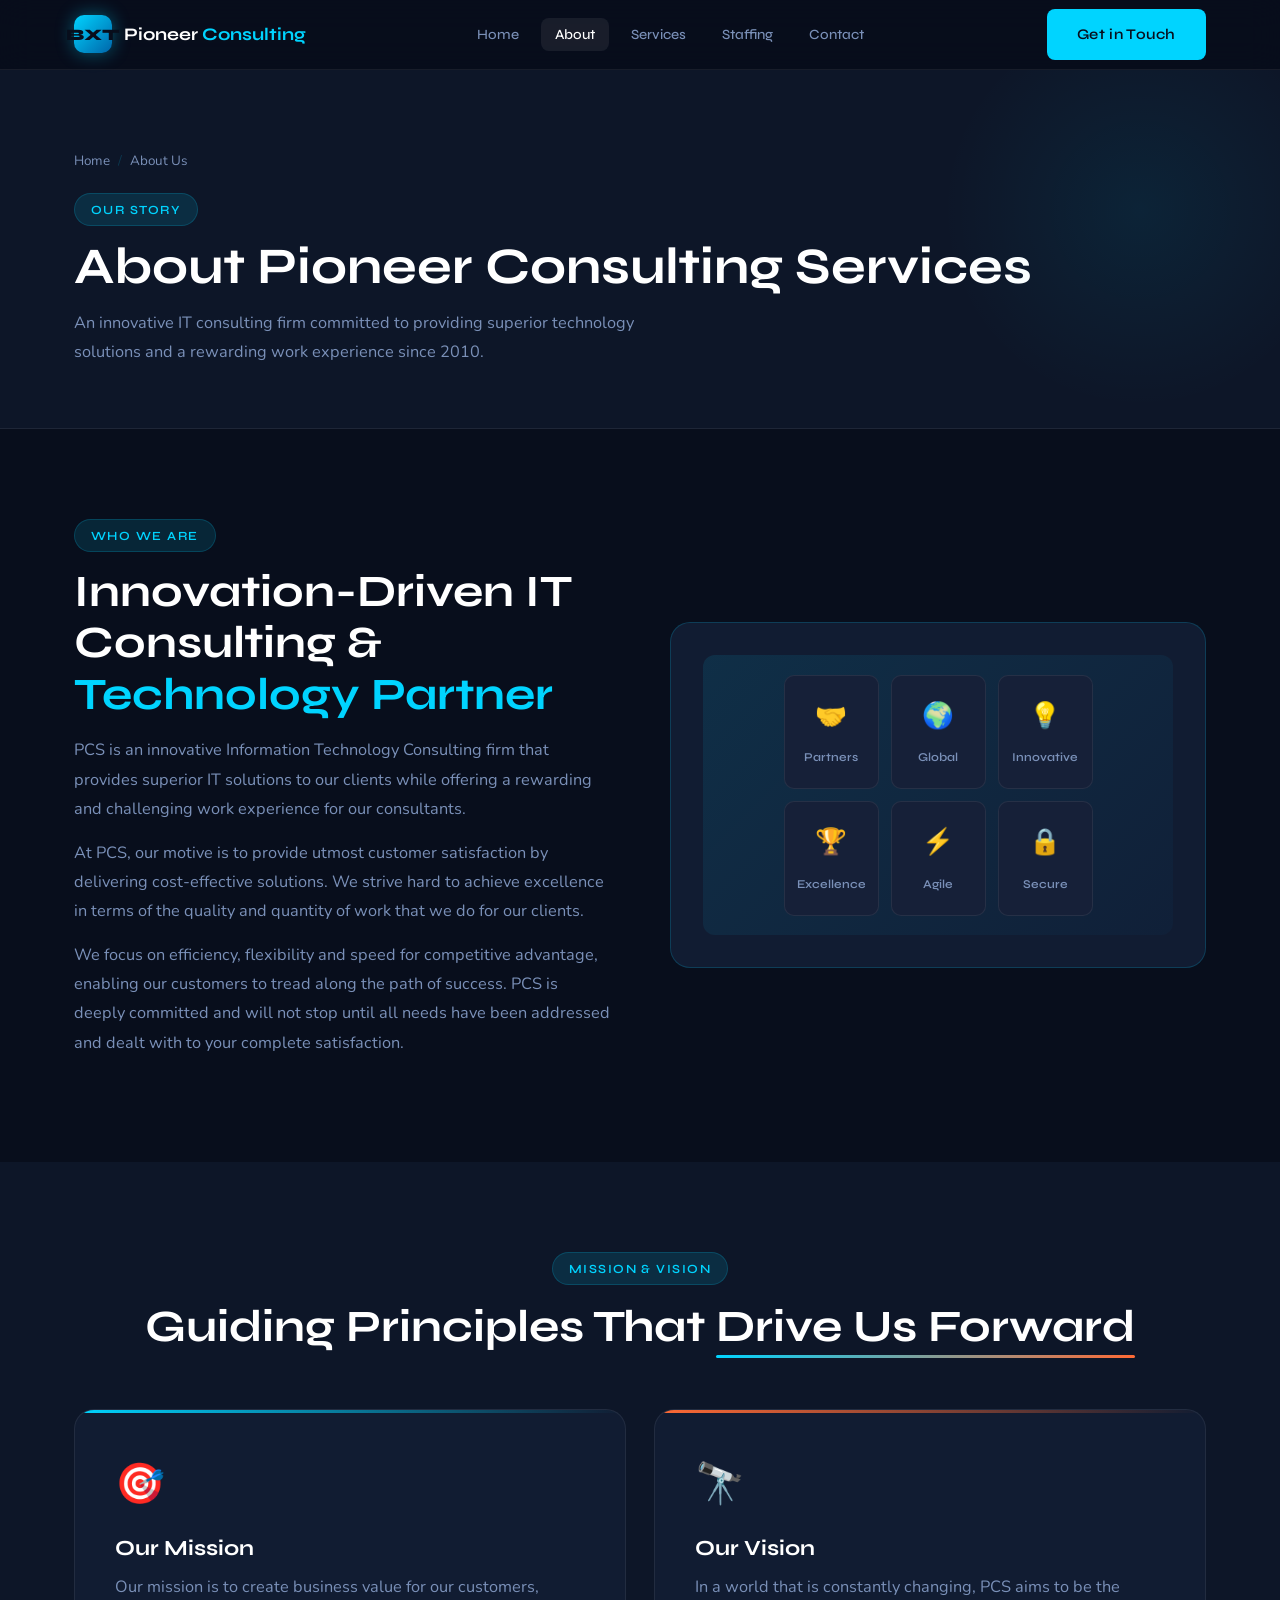
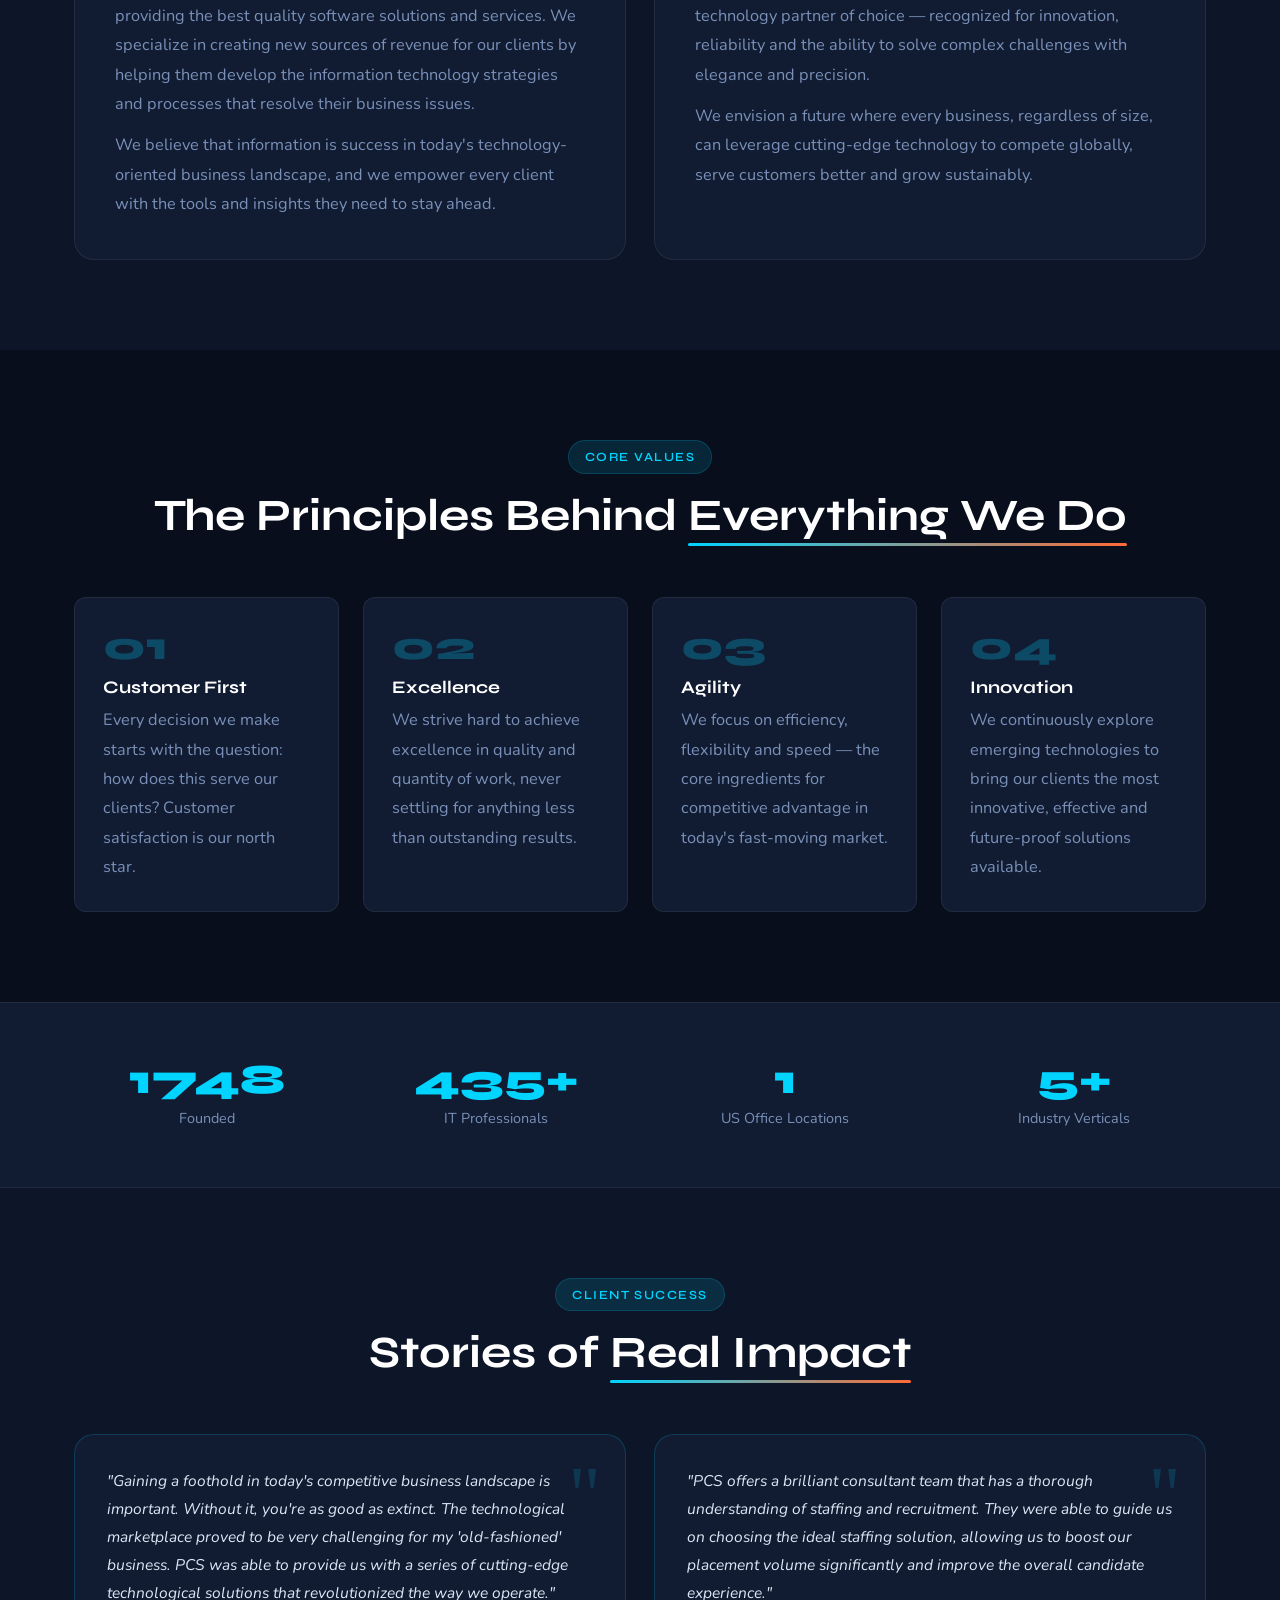
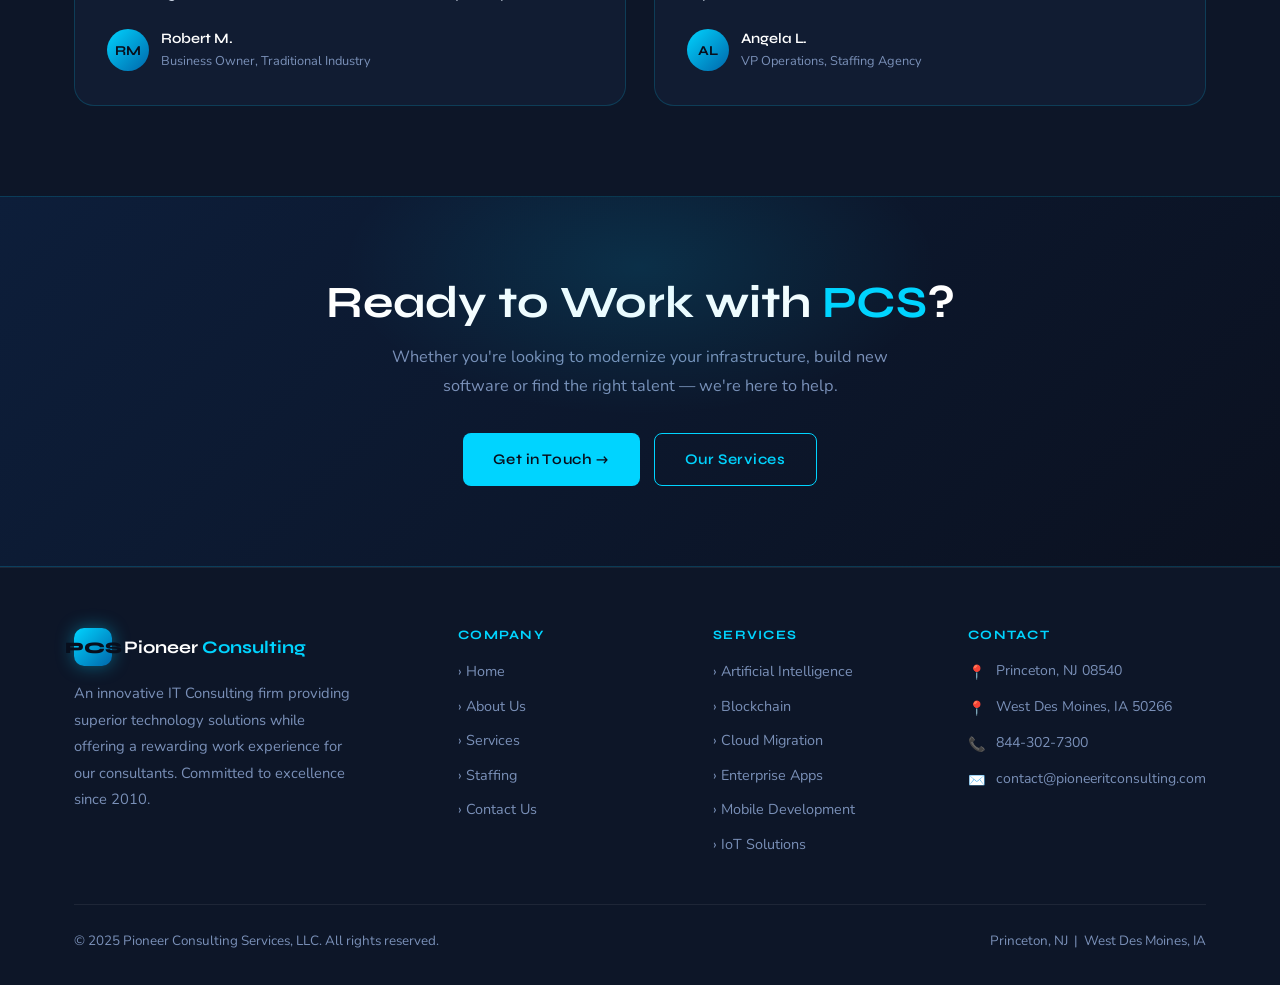
==== about.html @ 69ef2c5a "File uploaded First commit." ====
<!DOCTYPE html>
<html lang="en">
<head>
  <meta charset="UTF-8" />
  <meta name="viewport" content="width=device-width, initial-scale=1.0" />
  <title>About Us – Pioneer Consulting Services</title>
  <link rel="stylesheet" href="style.css" />
</head>
<body>

<!-- ══ NAVBAR ══ -->
<nav class="navbar">
  <div class="container">
    <a href="index.html" class="nav-logo">
      <div class="nav-logo-icon">BXT</div>
      <div class="nav-logo-text">Pioneer <span>Consulting</span></div>
    </a>
    <ul class="nav-links" id="navLinks">
      <li><a href="index.html">Home</a></li>
      <li><a href="about.html">About</a></li>
      <li><a href="services.html">Services</a></li>
      <li><a href="staffing.html">Staffing</a></li>
      <li><a href="contact.html">Contact</a></li>
    </ul>
    <div class="nav-cta-wrap">
      <a href="contact.html" class="btn btn-primary nav-cta">Get in Touch</a>
    </div>
    <div class="nav-hamburger" id="hamburger">
      <span></span><span></span><span></span>
    </div>
  </div>
</nav>

<!-- ══ PAGE HEADER ══ -->
<div class="page-pad"></div>
<div class="page-header">
  <div class="container">
    <div class="breadcrumb">
      <a href="index.html">Home</a>
      <span class="sep">/</span>
      <span>About Us</span>
    </div>
    <div class="pill">Our Story</div>
    <h1>About Pioneer Consulting Services</h1>
    <p>An innovative IT consulting firm committed to providing superior technology solutions and a rewarding work experience since 2010.</p>
  </div>
</div>

<!-- ══ WHO WE ARE ══ -->
<section class="section">
  <div class="container">
    <div class="about-block">
      <div class="animate">
        <div class="pill">Who We Are</div>
        <h2>Innovation-Driven IT Consulting &amp; <span style="color:var(--cyan)">Technology Partner</span></h2>
        <p>PCS is an innovative Information Technology Consulting firm that provides superior IT solutions to our clients while offering a rewarding and challenging work experience for our consultants.</p>
        <p>At PCS, our motive is to provide utmost customer satisfaction by delivering cost-effective solutions. We strive hard to achieve excellence in terms of the quality and quantity of work that we do for our clients.</p>
        <p>We focus on efficiency, flexibility and speed for competitive advantage, enabling our customers to tread along the path of success. PCS is deeply committed and will not stop until all needs have been addressed and dealt with to your complete satisfaction.</p>
      </div>
      <div class="about-img animate delay-2">
        <div class="about-img-inner">
          <div class="about-icon-grid">
            <div class="about-icon-cell"><span class="icon">🤝</span><span>Partners</span></div>
            <div class="about-icon-cell"><span class="icon">🌍</span><span>Global</span></div>
            <div class="about-icon-cell"><span class="icon">💡</span><span>Innovative</span></div>
            <div class="about-icon-cell"><span class="icon">🏆</span><span>Excellence</span></div>
            <div class="about-icon-cell"><span class="icon">⚡</span><span>Agile</span></div>
            <div class="about-icon-cell"><span class="icon">🔒</span><span>Secure</span></div>
          </div>
        </div>
      </div>
    </div>
  </div>
</section>

<!-- ══ MISSION & VISION ══ -->
<section class="section section--alt">
  <div class="container">
    <div class="section-head animate">
      <div class="pill">Mission &amp; Vision</div>
      <h2>Guiding Principles That <span class="u-line">Drive Us Forward</span></h2>
    </div>
    <div class="grid-2" style="gap:28px;">
      <div style="background:var(--card);border:1px solid var(--border2);border-radius:var(--radius-lg);padding:40px;position:relative;overflow:hidden;" class="animate delay-1">
        <div style="position:absolute;top:0;left:0;right:0;height:3px;background:linear-gradient(90deg,var(--cyan),transparent);"></div>
        <div style="font-size:2.5rem;margin-bottom:18px;">🎯</div>
        <h3 style="margin-bottom:12px;">Our Mission</h3>
        <p>Our mission is to create business value for our customers, providing the best quality software solutions and services. We specialize in creating new sources of revenue for our clients by helping them develop the information technology strategies and processes that resolve their business issues.</p>
        <p style="margin-top:12px;">We believe that information is success in today's technology-oriented business landscape, and we empower every client with the tools and insights they need to stay ahead.</p>
      </div>
      <div style="background:var(--card);border:1px solid var(--border2);border-radius:var(--radius-lg);padding:40px;position:relative;overflow:hidden;" class="animate delay-2">
        <div style="position:absolute;top:0;left:0;right:0;height:3px;background:linear-gradient(90deg,var(--orange),transparent);"></div>
        <div style="font-size:2.5rem;margin-bottom:18px;">🔭</div>
        <h3 style="margin-bottom:12px;">Our Vision</h3>
        <p>In a world that is constantly changing, PCS aims to be the technology partner of choice — recognized for innovation, reliability and the ability to solve complex challenges with elegance and precision.</p>
        <p style="margin-top:12px;">We envision a future where every business, regardless of size, can leverage cutting-edge technology to compete globally, serve customers better and grow sustainably.</p>
      </div>
    </div>
  </div>
</section>

<!-- ══ CORE VALUES ══ -->
<section class="section">
  <div class="container">
    <div class="section-head animate">
      <div class="pill">Core Values</div>
      <h2>The Principles Behind <span class="u-line">Everything We Do</span></h2>
    </div>
    <div class="grid-4">
      <div class="value-card animate delay-1">
        <div class="v-num">01</div>
        <h4>Customer First</h4>
        <p>Every decision we make starts with the question: how does this serve our clients? Customer satisfaction is our north star.</p>
      </div>
      <div class="value-card animate delay-2">
        <div class="v-num">02</div>
        <h4>Excellence</h4>
        <p>We strive hard to achieve excellence in quality and quantity of work, never settling for anything less than outstanding results.</p>
      </div>
      <div class="value-card animate delay-3">
        <div class="v-num">03</div>
        <h4>Agility</h4>
        <p>We focus on efficiency, flexibility and speed — the core ingredients for competitive advantage in today's fast-moving market.</p>
      </div>
      <div class="value-card animate delay-4">
        <div class="v-num">04</div>
        <h4>Innovation</h4>
        <p>We continuously explore emerging technologies to bring our clients the most innovative, effective and future-proof solutions available.</p>
      </div>
    </div>
  </div>
</section>

<!-- ══ STATS ══ -->
<div class="stats-banner">
  <div class="container">
    <div class="stat-item animate">
      <div class="num"><span data-target="2010" data-suffix="">0</span></div>
      <div class="lbl">Founded</div>
    </div>
    <div class="stat-item animate delay-1">
      <div class="num"><span data-target="500" data-suffix="+">0</span></div>
      <div class="lbl">IT Professionals</div>
    </div>
    <div class="stat-item animate delay-2">
      <div class="num"><span data-target="2" data-suffix="">0</span></div>
      <div class="lbl">US Office Locations</div>
    </div>
    <div class="stat-item animate delay-3">
      <div class="num"><span data-target="6" data-suffix="+">0</span></div>
      <div class="lbl">Industry Verticals</div>
    </div>
  </div>
</div>

<!-- ══ TESTIMONIAL ══ -->
<section class="section section--alt">
  <div class="container">
    <div class="section-head animate">
      <div class="pill">Client Success</div>
      <h2>Stories of <span class="u-line">Real Impact</span></h2>
    </div>
    <div class="grid-2" style="gap:28px;">
      <div class="testi-card animate delay-1" style="border-color:var(--border);">
        <p class="testi-text">"Gaining a foothold in today's competitive business landscape is important. Without it, you're as good as extinct. The technological marketplace proved to be very challenging for my 'old-fashioned' business. PCS was able to provide us with a series of cutting-edge technological solutions that revolutionized the way we operate."</p>
        <div class="testi-author">
          <div class="testi-avatar">RM</div>
          <div>
            <div class="testi-name">Robert M.</div>
            <div class="testi-role">Business Owner, Traditional Industry</div>
          </div>
        </div>
      </div>
      <div class="testi-card animate delay-2" style="border-color:var(--border);">
        <p class="testi-text">"PCS offers a brilliant consultant team that has a thorough understanding of staffing and recruitment. They were able to guide us on choosing the ideal staffing solution, allowing us to boost our placement volume significantly and improve the overall candidate experience."</p>
        <div class="testi-author">
          <div class="testi-avatar">AL</div>
          <div>
            <div class="testi-name">Angela L.</div>
            <div class="testi-role">VP Operations, Staffing Agency</div>
          </div>
        </div>
      </div>
    </div>
  </div>
</section>

<!-- ══ CTA ══ -->
<div class="cta-banner">
  <div class="container">
    <h2>Ready to Work with <span style="color:var(--cyan)">PCS</span>?</h2>
    <p>Whether you're looking to modernize your infrastructure, build new software or find the right talent — we're here to help.</p>
    <div class="cta-btns">
      <a href="contact.html" class="btn btn-primary">Get in Touch &rarr;</a>
      <a href="services.html" class="btn btn-outline">Our Services</a>
    </div>
  </div>
</div>

<!-- ══ FOOTER ══ -->
<footer>
  <div class="container">
    <div class="footer-grid">
      <div class="footer-brand">
        <a href="index.html" class="nav-logo" style="display:inline-flex;">
          <div class="nav-logo-icon">PCS</div>
          <div class="nav-logo-text">Pioneer <span>Consulting</span></div>
        </a>
        <p>An innovative IT Consulting firm providing superior technology solutions while offering a rewarding work experience for our consultants. Committed to excellence since 2010.</p>
      </div>
      <div class="footer-col">
        <h5>Company</h5>
        <ul>
          <li><a href="index.html">&rsaquo; Home</a></li>
          <li><a href="about.html">&rsaquo; About Us</a></li>
          <li><a href="services.html">&rsaquo; Services</a></li>
          <li><a href="staffing.html">&rsaquo; Staffing</a></li>
          <li><a href="contact.html">&rsaquo; Contact Us</a></li>
        </ul>
      </div>
      <div class="footer-col">
        <h5>Services</h5>
        <ul>
          <li><a href="services.html">&rsaquo; Artificial Intelligence</a></li>
          <li><a href="services.html">&rsaquo; Blockchain</a></li>
          <li><a href="services.html">&rsaquo; Cloud Migration</a></li>
          <li><a href="services.html">&rsaquo; Enterprise Apps</a></li>
          <li><a href="services.html">&rsaquo; Mobile Development</a></li>
          <li><a href="services.html">&rsaquo; IoT Solutions</a></li>
        </ul>
      </div>
      <div class="footer-col">
        <h5>Contact</h5>
        <ul class="footer-contact">
          <li><span class="icon">📍</span> Princeton, NJ 08540</li>
          <li><span class="icon">📍</span> West Des Moines, IA 50266</li>
          <li><span class="icon">📞</span> 844-302-7300</li>
          <li><span class="icon">✉️</span> contact@pioneeritconsulting.com</li>
        </ul>
      </div>
    </div>
    <div class="footer-bottom">
      <p style="color:var(--muted);">&copy; 2025 Pioneer Consulting Services, LLC. All rights reserved.</p>
      <p style="color:var(--muted);">Princeton, NJ &nbsp;|&nbsp; West Des Moines, IA</p>
    </div>
  </div>
</footer>

<script src="script.js"></script>
</body>
</html>
---- style.css ----
/* ================================================
   PIONEER CONSULTING SERVICES – Main Stylesheet
   Design: Deep-space precision tech
   ================================================ */

@import url('https://fonts.googleapis.com/css2?family=Syne:wght@400;500;600;700;800&family=Nunito:wght@300;400;500;600&display=swap');

/* ── CSS Variables ── */
:root {
  --bg:         #080E1C;
  --bg2:        #0D1628;
  --card:       #111C32;
  --card2:      #162038;
  --cyan:       #00D4FF;
  --cyan-dim:   rgba(0, 212, 255, 0.12);
  --cyan-mid:   rgba(0, 212, 255, 0.25);
  --orange:     #FF6A35;
  --orange-dim: rgba(255, 106, 53, 0.12);
  --text:       #DDE6F5;
  --muted:      #7A90B8;
  --white:      #FFFFFF;
  --border:     rgba(0, 212, 255, 0.18);
  --border2:    rgba(255, 255, 255, 0.07);
  --shadow:     0 4px 40px rgba(0, 0, 0, 0.55);
  --radius:     12px;
  --radius-lg:  20px;
  --nav-h:      70px;
}

/* ── Reset ── */
*, *::before, *::after { box-sizing: border-box; margin: 0; padding: 0; }
html { scroll-behavior: smooth; }
body {
  font-family: 'Nunito', sans-serif;
  font-weight: 400;
  background: var(--bg);
  color: var(--text);
  line-height: 1.7;
  overflow-x: hidden;
}
img { max-width: 100%; display: block; }
a { color: inherit; text-decoration: none; }
ul { list-style: none; }

/* ── Typography ── */
h1,h2,h3,h4,h5 {
  font-family: 'Syne', sans-serif;
  font-weight: 700;
  line-height: 1.15;
  color: var(--white);
}
h1 { font-size: clamp(2.4rem, 5.5vw, 4.2rem); }
h2 { font-size: clamp(1.8rem, 3.5vw, 2.8rem); }
h3 { font-size: 1.35rem; }
h4 { font-size: 1.1rem; }
p  { color: var(--muted); font-size: 1.02rem; line-height: 1.8; }

/* ── Layout helpers ── */
.container { max-width: 1180px; margin: 0 auto; padding: 0 24px; }
.section    { padding: 90px 0; }
.section--alt { background: var(--bg2); }
.grid-2 { display: grid; grid-template-columns: repeat(2, 1fr); gap: 40px; }
.grid-3 { display: grid; grid-template-columns: repeat(3, 1fr); gap: 30px; }
.grid-4 { display: grid; grid-template-columns: repeat(4, 1fr); gap: 24px; }
@media(max-width:900px) { .grid-2,.grid-3,.grid-4 { grid-template-columns: 1fr; } }
@media(min-width:600px) and (max-width:900px) {
  .grid-3 { grid-template-columns: repeat(2,1fr); }
  .grid-4 { grid-template-columns: repeat(2,1fr); }
}

/* ── Pill label ── */
.pill {
  display: inline-block;
  font-family: 'Syne', sans-serif;
  font-size: 0.78rem;
  font-weight: 600;
  letter-spacing: 0.12em;
  text-transform: uppercase;
  background: var(--cyan-dim);
  color: var(--cyan);
  border: 1px solid var(--border);
  border-radius: 50px;
  padding: 5px 16px;
  margin-bottom: 16px;
}

/* ── Section heading ── */
.section-head { text-align: center; margin-bottom: 56px; }
.section-head h2 { margin-bottom: 14px; }
.section-head p  { max-width: 580px; margin: 0 auto; }
.section-head .pill { margin: 0 auto 16px; display: table; }

/* ── Accent underline ── */
.u-line {
  display: inline-block;
  position: relative;
}
.u-line::after {
  content: '';
  position: absolute;
  bottom: -5px;
  left: 0; right: 0;
  height: 3px;
  background: linear-gradient(90deg, var(--cyan), var(--orange));
  border-radius: 2px;
}

/* ── Buttons ── */
.btn {
  display: inline-flex;
  align-items: center;
  gap: 8px;
  font-family: 'Syne', sans-serif;
  font-size: 0.92rem;
  font-weight: 600;
  letter-spacing: 0.04em;
  padding: 13px 30px;
  border-radius: 8px;
  cursor: pointer;
  transition: all .25s ease;
  border: none;
}
.btn-primary {
  background: var(--cyan);
  color: var(--bg);
}
.btn-primary:hover { background: #33DEFF; transform: translateY(-2px); box-shadow: 0 8px 28px rgba(0,212,255,.35); }
.btn-outline {
  background: transparent;
  color: var(--cyan);
  border: 1.5px solid var(--cyan);
}
.btn-outline:hover { background: var(--cyan-dim); transform: translateY(-2px); }
.btn-orange {
  background: var(--orange);
  color: var(--white);
}
.btn-orange:hover { background: #ff7f52; transform: translateY(-2px); box-shadow: 0 8px 28px rgba(255,106,53,.35); }

/* ── Navbar ── */
.navbar {
  position: fixed; top: 0; left: 0; right: 0; z-index: 999;
  height: var(--nav-h);
  background: rgba(8, 14, 28, 0.85);
  backdrop-filter: blur(16px);
  border-bottom: 1px solid var(--border2);
  display: flex;
  align-items: center;
}
.navbar .container {
  display: flex;
  align-items: center;
  justify-content: space-between;
  width: 100%;
}
.nav-logo {
  display: flex; align-items: center; gap: 12px;
}
.nav-logo-icon {
  width: 38px; height: 38px;
  background: linear-gradient(135deg, var(--cyan), #0066AA);
  border-radius: 10px;
  display: flex; align-items: center; justify-content: center;
  font-family: 'Syne', sans-serif;
  font-size: 1rem; font-weight: 800;
  color: var(--bg);
  box-shadow: 0 0 18px rgba(0,212,255,.4);
}
.nav-logo-text { font-family: 'Syne', sans-serif; font-weight: 700; font-size: 1.1rem; color: var(--white); }
.nav-logo-text span { color: var(--cyan); }
.nav-links {
  display: flex; align-items: center; gap: 8px;
}
.nav-links a {
  font-family: 'Syne', sans-serif;
  font-size: 0.88rem;
  font-weight: 500;
  color: var(--muted);
  padding: 8px 14px;
  border-radius: 8px;
  transition: all .2s;
}
.nav-links a:hover, .nav-links a.active { color: var(--white); background: var(--border2); }
.nav-cta { margin-left: 12px; }
.nav-hamburger {
  display: none;
  flex-direction: column; gap: 5px;
  cursor: pointer; padding: 4px;
}
.nav-hamburger span { display: block; width: 24px; height: 2px; background: var(--text); border-radius: 2px; transition: all .3s; }
@media(max-width:768px) {
  .nav-hamburger { display: flex; }
  .nav-links, .nav-cta-wrap { display: none; }
  .nav-links.open {
    display: flex; flex-direction: column;
    position: fixed; top: var(--nav-h); left: 0; right: 0;
    background: var(--bg2);
    border-bottom: 1px solid var(--border);
    padding: 20px 24px;
    gap: 4px;
  }
  .nav-links.open + .nav-cta-wrap { display: block; position: fixed; top: calc(var(--nav-h) + 210px); left: 24px; }
}
.page-pad { padding-top: var(--nav-h); }

/* ── Hero ── */
.hero {
  min-height: 100vh;
  display: flex; align-items: center;
  position: relative;
  overflow: hidden;
  padding: 120px 0 80px;
}
.hero-bg {
  position: absolute; inset: 0; z-index: 0;
  background:
    radial-gradient(ellipse 70% 60% at 80% 50%, rgba(0,212,255,0.07) 0%, transparent 70%),
    radial-gradient(ellipse 50% 50% at 20% 80%, rgba(255,106,53,0.05) 0%, transparent 60%),
    var(--bg);
}
.hero-grid {
  position: absolute; inset: 0; z-index: 0;
  background-image:
    linear-gradient(var(--border2) 1px, transparent 1px),
    linear-gradient(90deg, var(--border2) 1px, transparent 1px);
  background-size: 50px 50px;
  opacity: .5;
  mask-image: radial-gradient(ellipse 80% 80% at 50% 50%, black 40%, transparent 100%);
}
.hero .container { position: relative; z-index: 1; }
.hero-inner {
  display: grid; grid-template-columns: 1fr 1fr; gap: 60px; align-items: center;
}
@media(max-width:768px) { .hero-inner { grid-template-columns: 1fr; } }
.hero-content .pill { margin-bottom: 20px; }
.hero-content h1 { margin-bottom: 20px; }
.hero-content h1 span { color: var(--cyan); }
.hero-content p { font-size: 1.08rem; margin-bottom: 36px; max-width: 500px; }
.hero-btns { display: flex; gap: 14px; flex-wrap: wrap; }
.hero-visual {
  position: relative;
  display: flex; align-items: center; justify-content: center;
}
.hero-card {
  background: var(--card);
  border: 1px solid var(--border);
  border-radius: var(--radius-lg);
  padding: 32px;
  box-shadow: 0 0 60px rgba(0,212,255,.1);
  width: 100%; max-width: 380px;
  position: relative;
  overflow: hidden;
}
.hero-card::before {
  content: '';
  position: absolute; top: 0; left: 0; right: 0;
  height: 2px;
  background: linear-gradient(90deg, var(--cyan), transparent);
}
.hero-card-title {
  font-family: 'Syne', sans-serif;
  font-size: 0.8rem; font-weight: 600;
  letter-spacing: .1em; text-transform: uppercase;
  color: var(--cyan); margin-bottom: 20px;
}
.hero-stat-grid { display: grid; grid-template-columns: 1fr 1fr; gap: 16px; }
.hero-stat {
  background: rgba(0,0,0,.3);
  border: 1px solid var(--border2);
  border-radius: var(--radius);
  padding: 18px 14px;
  text-align: center;
}
.hero-stat .num {
  font-family: 'Syne', sans-serif;
  font-size: 1.9rem; font-weight: 800; color: var(--white);
}
.hero-stat .num span { color: var(--cyan); }
.hero-stat .lbl { font-size: 0.78rem; color: var(--muted); margin-top: 4px; }
.hero-tech-row {
  display: flex; flex-wrap: wrap; gap: 8px; margin-top: 20px;
}
.hero-tech-tag {
  font-family: 'Syne', sans-serif;
  font-size: 0.72rem; font-weight: 600;
  background: var(--cyan-dim);
  color: var(--cyan);
  border-radius: 6px;
  padding: 5px 10px;
}
.hero-pulse {
  position: absolute; bottom: 20px; right: 20px;
  width: 10px; height: 10px;
  background: #00FF9F;
  border-radius: 50%;
  animation: pulse 2s ease-in-out infinite;
}
@keyframes pulse {
  0%,100% { box-shadow: 0 0 0 0 rgba(0,255,159,.6); }
  50%      { box-shadow: 0 0 0 10px rgba(0,255,159,0); }
}

/* ── Services cards ── */
.svc-card {
  background: var(--card);
  border: 1px solid var(--border2);
  border-radius: var(--radius-lg);
  padding: 30px;
  transition: all .3s ease;
  position: relative;
  overflow: hidden;
}
.svc-card::before {
  content: '';
  position: absolute; top: 0; left: 0; right: 0;
  height: 2px;
  background: linear-gradient(90deg, var(--cyan), transparent);
  opacity: 0;
  transition: opacity .3s;
}
.svc-card:hover { border-color: var(--border); transform: translateY(-6px); box-shadow: 0 20px 60px rgba(0,0,0,.4); }
.svc-card:hover::before { opacity: 1; }
.svc-icon {
  width: 52px; height: 52px;
  background: var(--cyan-dim);
  border: 1px solid var(--border);
  border-radius: 14px;
  display: flex; align-items: center; justify-content: center;
  font-size: 1.5rem;
  margin-bottom: 18px;
}
.svc-card h3 { margin-bottom: 10px; font-size: 1.1rem; }
.svc-card p  { font-size: 0.93rem; }
.svc-card .arrow {
  display: inline-flex; align-items: center; gap: 6px;
  color: var(--cyan); font-size: 0.85rem; font-weight: 600;
  margin-top: 18px; font-family: 'Syne', sans-serif;
  transition: gap .2s;
}
.svc-card:hover .arrow { gap: 10px; }

/* ── Stats banner ── */
.stats-banner {
  background: var(--card);
  border-top: 1px solid var(--border2);
  border-bottom: 1px solid var(--border2);
  padding: 56px 0;
}
.stats-banner .container {
  display: grid; grid-template-columns: repeat(4, 1fr); gap: 24px;
  text-align: center;
}
@media(max-width:768px) { .stats-banner .container { grid-template-columns: repeat(2,1fr); } }
.stat-item .num {
  font-family: 'Syne', sans-serif;
  font-size: 2.6rem; font-weight: 800;
  color: var(--cyan);
  line-height: 1;
}
.stat-item .num sup { font-size: 1.2rem; vertical-align: super; }
.stat-item .lbl { font-size: 0.9rem; color: var(--muted); margin-top: 6px; }

/* ── Industry cards ── */
.ind-card {
  background: var(--card);
  border: 1px solid var(--border2);
  border-radius: var(--radius);
  padding: 24px 20px;
  display: flex; align-items: flex-start; gap: 16px;
  transition: all .3s;
}
.ind-card:hover { border-color: var(--border); background: var(--card2); }
.ind-icon { font-size: 1.6rem; flex-shrink: 0; }
.ind-card h4 { margin-bottom: 6px; }
.ind-card p  { font-size: 0.88rem; }

/* ── Tech logos strip ── */
.tech-strip {
  padding: 56px 0;
  background: var(--bg2);
  border-top: 1px solid var(--border2);
  border-bottom: 1px solid var(--border2);
}
.tech-strip-label {
  text-align: center;
  font-family: 'Syne', sans-serif;
  font-size: 0.78rem; font-weight: 600;
  letter-spacing: .14em; text-transform: uppercase;
  color: var(--muted); margin-bottom: 32px;
}
.tech-logos {
  display: flex; flex-wrap: wrap; justify-content: center; align-items: center;
  gap: 12px;
}
.tech-logo-pill {
  display: flex; align-items: center; gap: 8px;
  background: var(--card);
  border: 1px solid var(--border2);
  border-radius: 50px;
  padding: 10px 20px;
  font-family: 'Syne', sans-serif;
  font-size: 0.84rem; font-weight: 600;
  color: var(--muted);
  transition: all .2s;
}
.tech-logo-pill:hover { color: var(--white); border-color: var(--border); background: var(--card2); }
.tech-logo-pill .dot {
  width: 8px; height: 8px; border-radius: 50%;
  background: var(--cyan);
}

/* ── Testimonials ── */
.testi-card {
  background: var(--card);
  border: 1px solid var(--border2);
  border-radius: var(--radius-lg);
  padding: 32px;
  position: relative;
}
.testi-card::before {
  content: '"';
  position: absolute; top: 20px; right: 24px;
  font-size: 5rem; line-height: 1;
  font-family: Georgia, serif;
  color: var(--cyan); opacity: 0.15;
}
.testi-text { font-size: 0.97rem; font-style: italic; color: var(--text); margin-bottom: 20px; }
.testi-author { display: flex; align-items: center; gap: 12px; }
.testi-avatar {
  width: 42px; height: 42px; border-radius: 50%;
  background: linear-gradient(135deg, var(--cyan), #0066AA);
  display: flex; align-items: center; justify-content: center;
  font-family: 'Syne', sans-serif; font-weight: 700; font-size: 0.85rem;
  color: var(--bg);
  flex-shrink: 0;
}
.testi-name { font-family: 'Syne', sans-serif; font-weight: 600; font-size: 0.9rem; color: var(--white); }
.testi-role { font-size: 0.8rem; color: var(--muted); }

/* ── CTA banner ── */
.cta-banner {
  background: linear-gradient(135deg, #0D1E3A 0%, #0B1120 100%);
  border-top: 1px solid var(--border);
  border-bottom: 1px solid var(--border);
  padding: 80px 0;
  text-align: center;
  position: relative; overflow: hidden;
}
.cta-banner::before {
  content: '';
  position: absolute; top: -80px; left: 50%; transform: translateX(-50%);
  width: 600px; height: 300px;
  background: radial-gradient(ellipse, rgba(0,212,255,.12) 0%, transparent 70%);
  pointer-events: none;
}
.cta-banner h2 { margin-bottom: 14px; }
.cta-banner p  { max-width: 500px; margin: 0 auto 32px; }
.cta-btns { display: flex; gap: 14px; justify-content: center; flex-wrap: wrap; }

/* ── Footer ── */
footer {
  background: var(--bg2);
  border-top: 1px solid var(--border2);
  padding: 60px 0 32px;
}
.footer-grid {
  display: grid; grid-template-columns: 1.6fr 1fr 1fr 1fr; gap: 40px;
  margin-bottom: 48px;
}
@media(max-width:900px) { .footer-grid { grid-template-columns: repeat(2, 1fr); } }
@media(max-width:500px)  { .footer-grid { grid-template-columns: 1fr; } }
.footer-brand p { font-size: 0.92rem; margin: 14px 0 20px; max-width: 280px; }
.footer-col h5 {
  font-family: 'Syne', sans-serif;
  font-size: 0.8rem; font-weight: 700;
  letter-spacing: .1em; text-transform: uppercase;
  color: var(--cyan); margin-bottom: 16px;
}
.footer-col ul { display: flex; flex-direction: column; gap: 10px; }
.footer-col ul li a {
  font-size: 0.9rem; color: var(--muted);
  transition: color .2s;
  display: flex; align-items: center; gap: 6px;
}
.footer-col ul li a:hover { color: var(--white); }
.footer-contact li { display: flex; gap: 10px; align-items: flex-start; font-size: 0.88rem; color: var(--muted); }
.footer-contact li .icon { color: var(--cyan); flex-shrink: 0; margin-top: 2px; }
.footer-bottom {
  border-top: 1px solid var(--border2);
  padding-top: 24px;
  display: flex; justify-content: space-between; align-items: center;
  flex-wrap: wrap; gap: 12px;
}
.footer-bottom p { font-size: 0.84rem; margin: 0; }

/* ── Page header (inner pages) ── */
.page-header {
  background: var(--bg2);
  padding: 80px 0 60px;
  position: relative;
  border-bottom: 1px solid var(--border2);
  overflow: hidden;
}
.page-header::before {
  content: '';
  position: absolute; top: -60px; right: -60px;
  width: 400px; height: 400px;
  background: radial-gradient(circle, rgba(0,212,255,.07) 0%, transparent 70%);
}
.page-header .pill { margin-bottom: 12px; }
.page-header h1 { font-size: clamp(2rem, 4vw, 3.2rem); margin-bottom: 12px; }
.page-header p  { max-width: 560px; }
.breadcrumb {
  display: flex; align-items: center; gap: 8px;
  font-size: 0.84rem; color: var(--muted); margin-bottom: 20px;
}
.breadcrumb a:hover { color: var(--cyan); }
.breadcrumb .sep { color: var(--border); }

/* ── About page ── */
.about-block {
  display: grid; grid-template-columns: 1fr 1fr; gap: 60px; align-items: center;
}
@media(max-width:768px) { .about-block { grid-template-columns: 1fr; } }
.about-block .pill { margin-bottom: 14px; }
.about-block h2 { margin-bottom: 16px; }
.about-block p  { margin-bottom: 14px; }
.about-img {
  border-radius: var(--radius-lg);
  background: var(--card);
  border: 1px solid var(--border);
  padding: 32px;
  position: relative;
}
.about-img-inner {
  border-radius: var(--radius);
  background: linear-gradient(135deg, rgba(0,212,255,.1), rgba(0,102,170,.05));
  height: 280px;
  display: flex; align-items: center; justify-content: center;
  position: relative;
}
.about-icon-grid {
  display: grid; grid-template-columns: repeat(3,1fr); gap: 12px;
}
.about-icon-cell {
  background: var(--card2);
  border: 1px solid var(--border2);
  border-radius: 10px;
  padding: 18px 12px;
  text-align: center;
}
.about-icon-cell .icon { font-size: 1.6rem; display: block; margin-bottom: 6px; }
.about-icon-cell span { font-size: 0.75rem; color: var(--muted); font-family: 'Syne', sans-serif; font-weight: 600; }

.value-card {
  background: var(--card);
  border: 1px solid var(--border2);
  border-radius: var(--radius);
  padding: 28px;
  transition: all .3s;
}
.value-card:hover { border-color: var(--border); transform: translateY(-4px); }
.value-card .v-num {
  font-family: 'Syne', sans-serif;
  font-size: 2.5rem; font-weight: 800;
  color: var(--cyan-mid);
  line-height: 1; margin-bottom: 12px;
}
.value-card h4 { margin-bottom: 8px; }

/* ── Services page ── */
.svc-detail-card {
  display: grid; grid-template-columns: 1fr 1fr; gap: 0;
  background: var(--card);
  border: 1px solid var(--border2);
  border-radius: var(--radius-lg);
  overflow: hidden;
  margin-bottom: 32px;
}
.svc-detail-card:nth-child(even) .svc-detail-text { order: 2; }
.svc-detail-card:nth-child(even) .svc-detail-visual { order: 1; }
.svc-detail-text { padding: 48px 44px; }
.svc-detail-text .pill { margin-bottom: 14px; }
.svc-detail-text h2 { font-size: 1.7rem; margin-bottom: 14px; }
.svc-detail-text p { margin-bottom: 14px; }
.svc-detail-text ul { display: flex; flex-direction: column; gap: 8px; margin-top: 12px; }
.svc-detail-text ul li {
  display: flex; align-items: center; gap: 10px;
  font-size: 0.92rem; color: var(--text);
}
.svc-detail-text ul li::before {
  content: '';
  width: 6px; height: 6px; border-radius: 50%;
  background: var(--cyan); flex-shrink: 0;
}
.svc-detail-visual {
  background: linear-gradient(135deg, rgba(0,212,255,.07), rgba(0,0,0,.3));
  display: flex; align-items: center; justify-content: center;
  min-height: 280px;
  font-size: 5rem;
  border-left: 1px solid var(--border2);
}
.svc-detail-card:nth-child(even) .svc-detail-visual { border-left: none; border-right: 1px solid var(--border2); }
@media(max-width:768px) {
  .svc-detail-card { grid-template-columns: 1fr; }
  .svc-detail-card:nth-child(even) .svc-detail-text { order: 1; }
  .svc-detail-card:nth-child(even) .svc-detail-visual { order: 2; }
  .svc-detail-visual { min-height: 120px; }
  .svc-detail-card:nth-child(even) .svc-detail-visual { border-right: none; border-top: 1px solid var(--border2); }
  .svc-detail-visual { border-left: none; border-top: 1px solid var(--border2); }
  .svc-detail-text { padding: 32px 28px; }
}

/* ── Staffing page ── */
.process-steps { display: flex; flex-direction: column; gap: 0; }
.process-step {
  display: grid; grid-template-columns: 80px 1fr; gap: 24px;
  padding: 32px 0;
  border-bottom: 1px solid var(--border2);
}
.process-step:last-child { border-bottom: none; }
.step-num {
  width: 56px; height: 56px;
  background: var(--cyan-dim);
  border: 1px solid var(--border);
  border-radius: 50%;
  display: flex; align-items: center; justify-content: center;
  font-family: 'Syne', sans-serif;
  font-size: 1.1rem; font-weight: 800;
  color: var(--cyan);
}
.process-step h4 { margin-bottom: 6px; }

/* ── Contact page ── */
.contact-grid { display: grid; grid-template-columns: 1fr 1fr; gap: 32px; }
@media(max-width:768px) { .contact-grid { grid-template-columns: 1fr; } }
.contact-card {
  background: var(--card);
  border: 1px solid var(--border2);
  border-radius: var(--radius-lg);
  padding: 36px;
  position: relative; overflow: hidden;
}
.contact-card::before {
  content: '';
  position: absolute; top: 0; left: 0; right: 0;
  height: 3px;
  background: linear-gradient(90deg, var(--cyan), var(--orange));
}
.contact-card h3 { font-size: 1.2rem; margin-bottom: 6px; }
.contact-card .subtitle { font-size: 0.84rem; color: var(--cyan); margin-bottom: 24px; font-family: 'Syne', sans-serif; font-weight: 600; }
.contact-item { display: flex; gap: 14px; align-items: flex-start; margin-bottom: 20px; }
.contact-item-icon {
  width: 40px; height: 40px; flex-shrink: 0;
  background: var(--cyan-dim);
  border: 1px solid var(--border);
  border-radius: 10px;
  display: flex; align-items: center; justify-content: center;
  font-size: 1.1rem;
}
.contact-item-text .label { font-family: 'Syne', sans-serif; font-size: 0.75rem; font-weight: 700; letter-spacing: .08em; text-transform: uppercase; color: var(--muted); margin-bottom: 3px; }
.contact-item-text .value { color: var(--text); font-size: 0.93rem; line-height: 1.5; }
.contact-item-text .value a { color: var(--cyan); }
.contact-item-text .value a:hover { text-decoration: underline; }

.contact-email-card {
  background: linear-gradient(135deg, rgba(0,212,255,.1), rgba(0,102,170,.05));
  border: 1px solid var(--border);
  border-radius: var(--radius-lg);
  padding: 36px;
  text-align: center;
  grid-column: 1 / -1;
}
.contact-email-card .big-email {
  font-family: 'Syne', sans-serif;
  font-size: clamp(1rem, 2.5vw, 1.4rem);
  font-weight: 700;
  color: var(--cyan);
  margin: 12px 0 6px;
  word-break: break-all;
}
.map-placeholder {
  background: var(--card);
  border: 1px solid var(--border2);
  border-radius: var(--radius-lg);
  padding: 40px;
  grid-column: 1 / -1;
  display: grid; grid-template-columns: 1fr 1fr; gap: 24px;
}
@media(max-width:600px) { .map-placeholder { grid-template-columns: 1fr; } .contact-email-card { grid-column: auto; } }
.office-mini { text-align: center; }
.office-mini .office-icon { font-size: 2.5rem; margin-bottom: 12px; display: block; }
.office-mini h4 { margin-bottom: 6px; }
.office-mini p  { font-size: 0.88rem; }

/* ── Animations ── */
@keyframes fadeUp {
  from { opacity: 0; transform: translateY(30px); }
  to   { opacity: 1; transform: translateY(0); }
}
.animate { opacity: 0; }
.animate.visible { animation: fadeUp .65s ease forwards; }
.delay-1 { animation-delay: .1s; }
.delay-2 { animation-delay: .2s; }
.delay-3 { animation-delay: .3s; }
.delay-4 { animation-delay: .4s; }
.delay-5 { animation-delay: .5s; }

/* ── Scrollbar ── */
::-webkit-scrollbar { width: 6px; }
::-webkit-scrollbar-track { background: var(--bg); }
::-webkit-scrollbar-thumb { background: var(--muted); border-radius: 3px; }
::-webkit-scrollbar-thumb:hover { background: var(--cyan); }
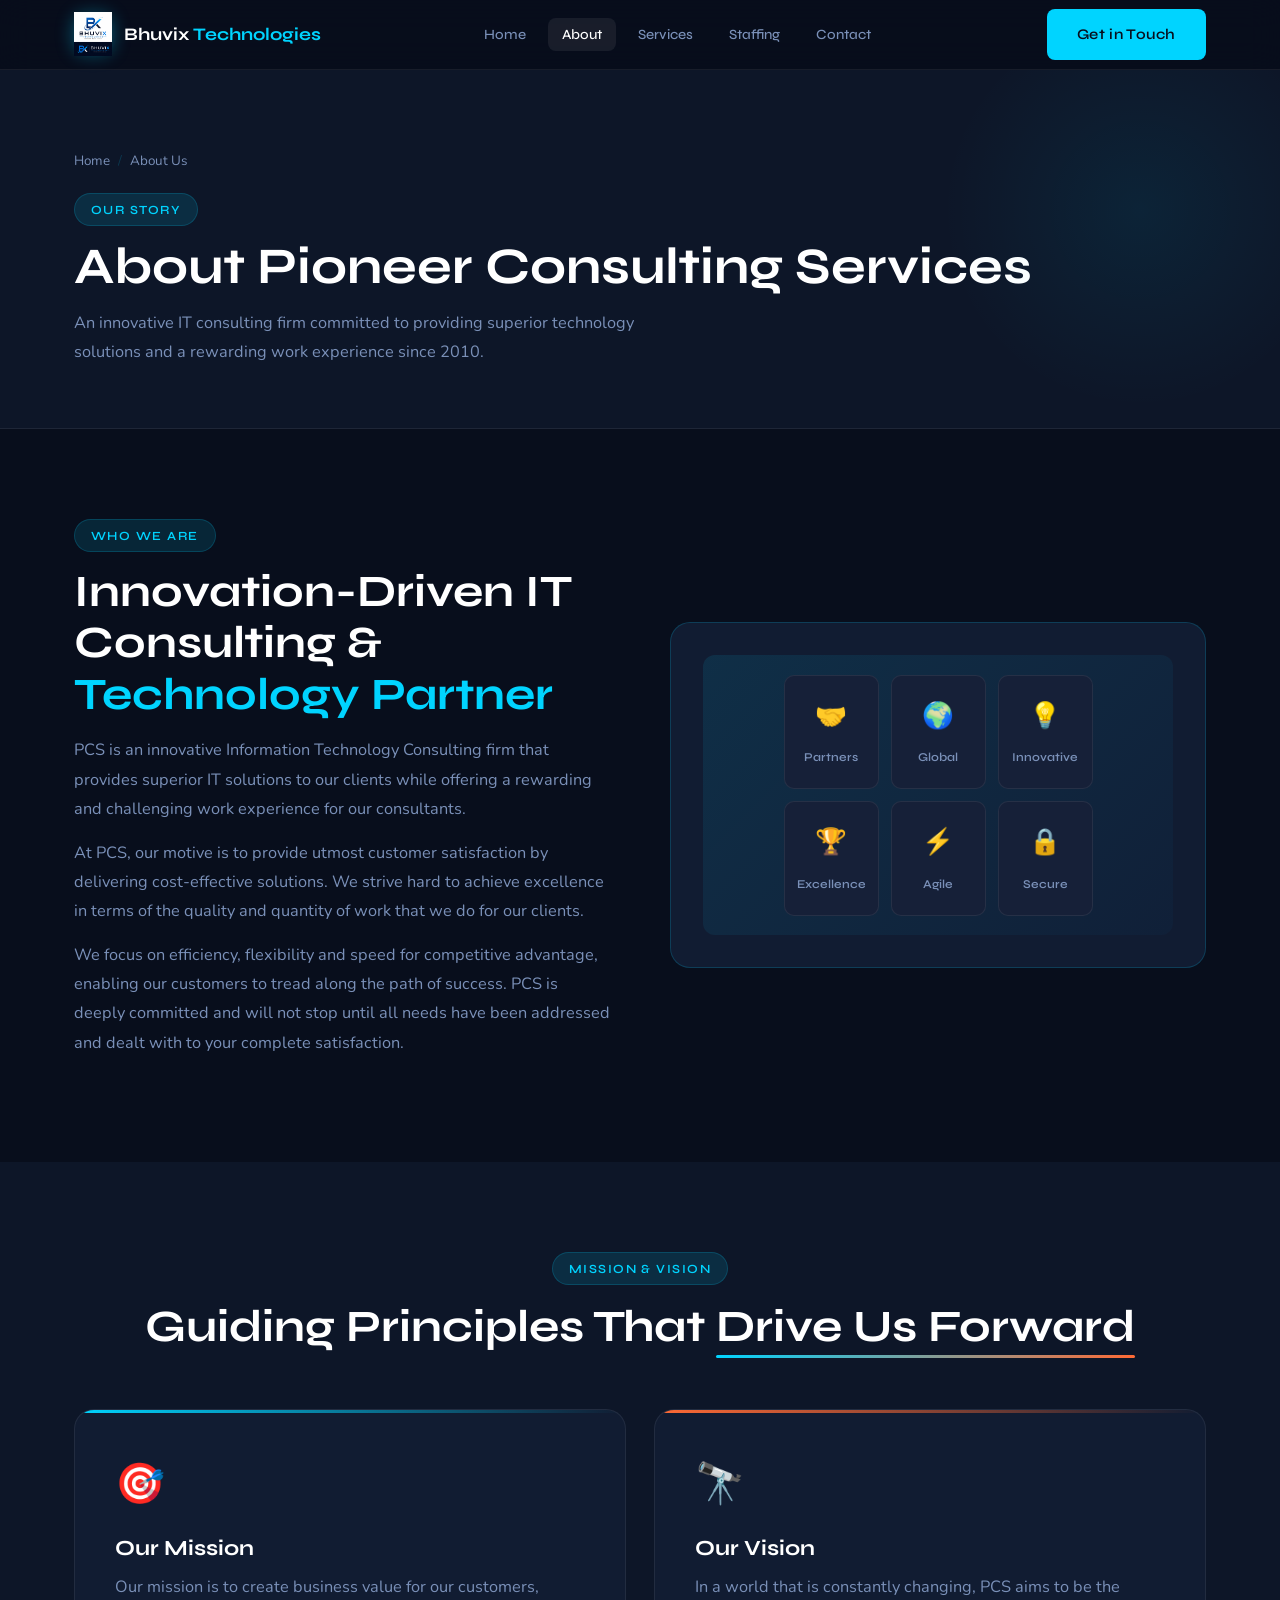
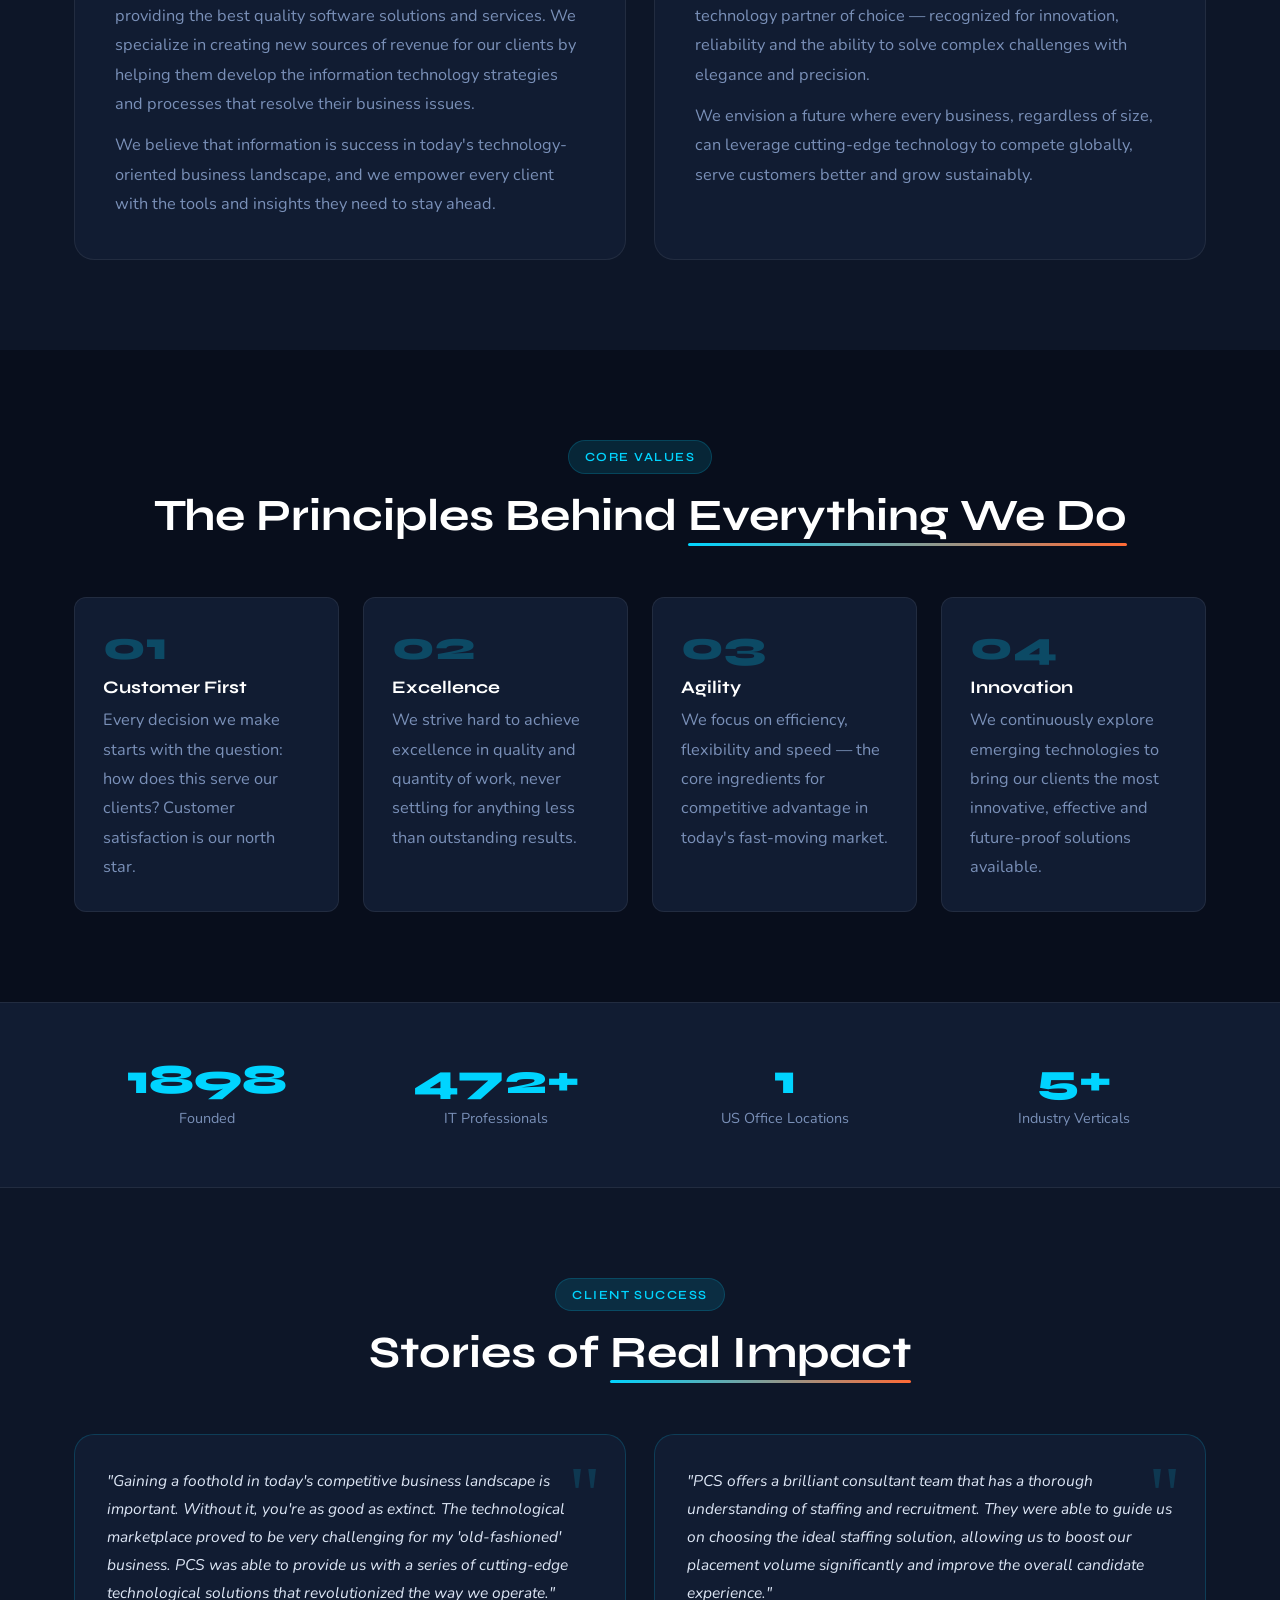
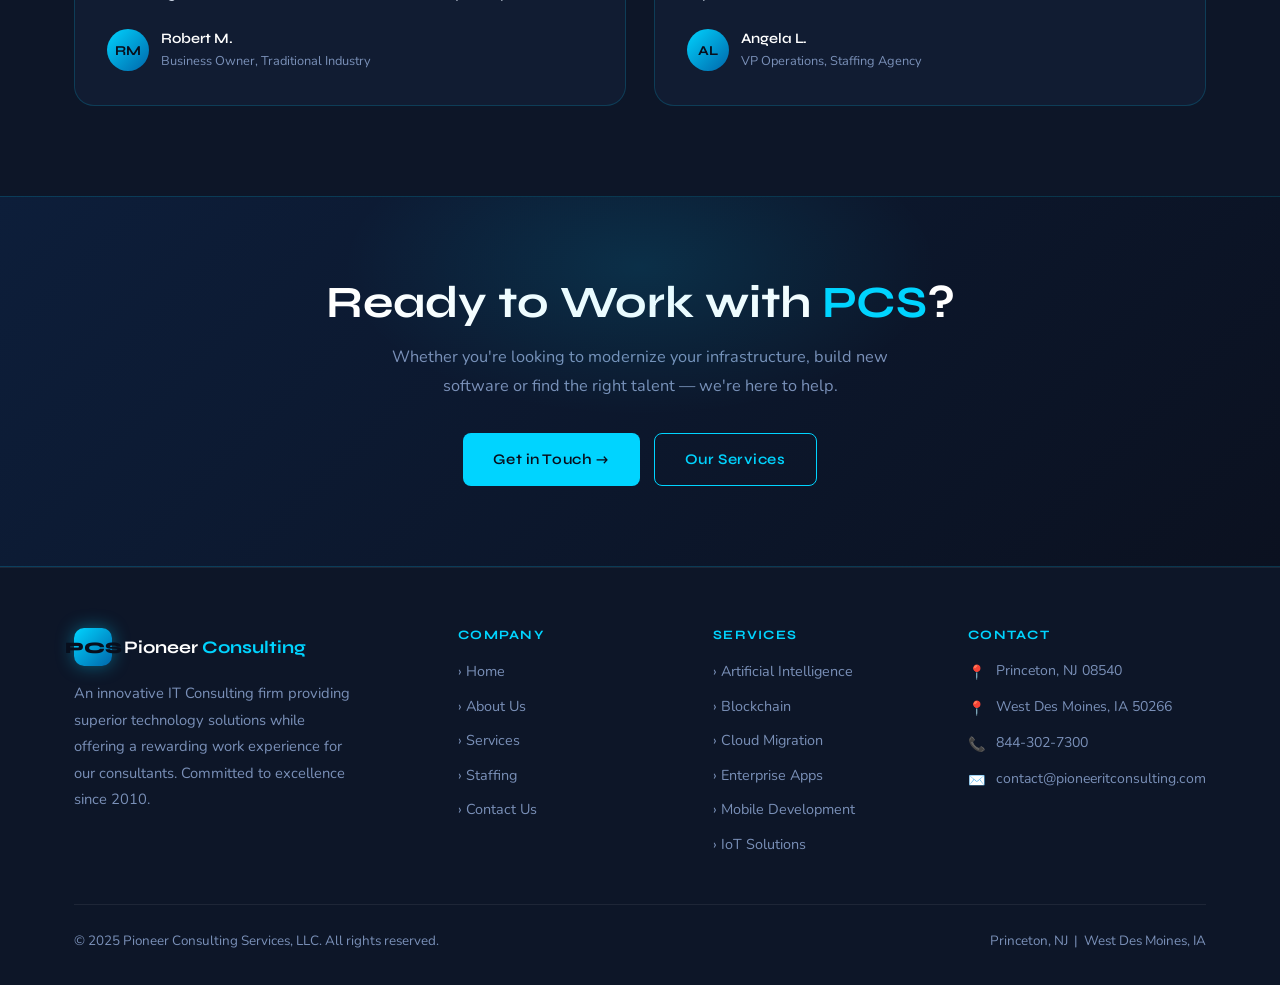
==== commit 55c2b931: "Fixed logo on each tabs." ====
--- a/about.html
+++ b/about.html
@@ -10,25 +10,25 @@
 
 <!-- ══ NAVBAR ══ -->
 <nav class="navbar">
-  <div class="container">
-    <a href="index.html" class="nav-logo">
-      <div class="nav-logo-icon">BXT</div>
-      <div class="nav-logo-text">Pioneer <span>Consulting</span></div>
-    </a>
-    <ul class="nav-links" id="navLinks">
-      <li><a href="index.html">Home</a></li>
-      <li><a href="about.html">About</a></li>
-      <li><a href="services.html">Services</a></li>
-      <li><a href="staffing.html">Staffing</a></li>
-      <li><a href="contact.html">Contact</a></li>
-    </ul>
-    <div class="nav-cta-wrap">
-      <a href="contact.html" class="btn btn-primary nav-cta">Get in Touch</a>
-    </div>
-    <div class="nav-hamburger" id="hamburger">
-      <span></span><span></span><span></span>
-    </div>
-  </div>
+    <div class="container">
+        <a href="index.html" class="nav-logo">
+            <div class="nav-logo-icon"><img src="logo.jpeg" alt="Pioneer Consulting Services" style="height:44px; width:auto; display:block;" /></div>
+            <div class="nav-logo-text">Bhuvix <span>Technologies</span></div>
+        </a>
+        <ul class="nav-links" id="navLinks">
+            <li><a href="index.html">Home</a></li>
+            <li><a href="about.html">About</a></li>
+            <li><a href="services.html">Services</a></li>
+            <li><a href="staffing.html">Staffing</a></li>
+            <li><a href="contact.html">Contact</a></li>
+        </ul>
+        <div class="nav-cta-wrap">
+            <a href="contact.html" class="btn btn-primary nav-cta">Get in Touch</a>
+        </div>
+        <div class="nav-hamburger" id="hamburger">
+            <span></span><span></span><span></span>
+        </div>
+    </div>
 </nav>
 
 <!-- ══ PAGE HEADER ══ -->
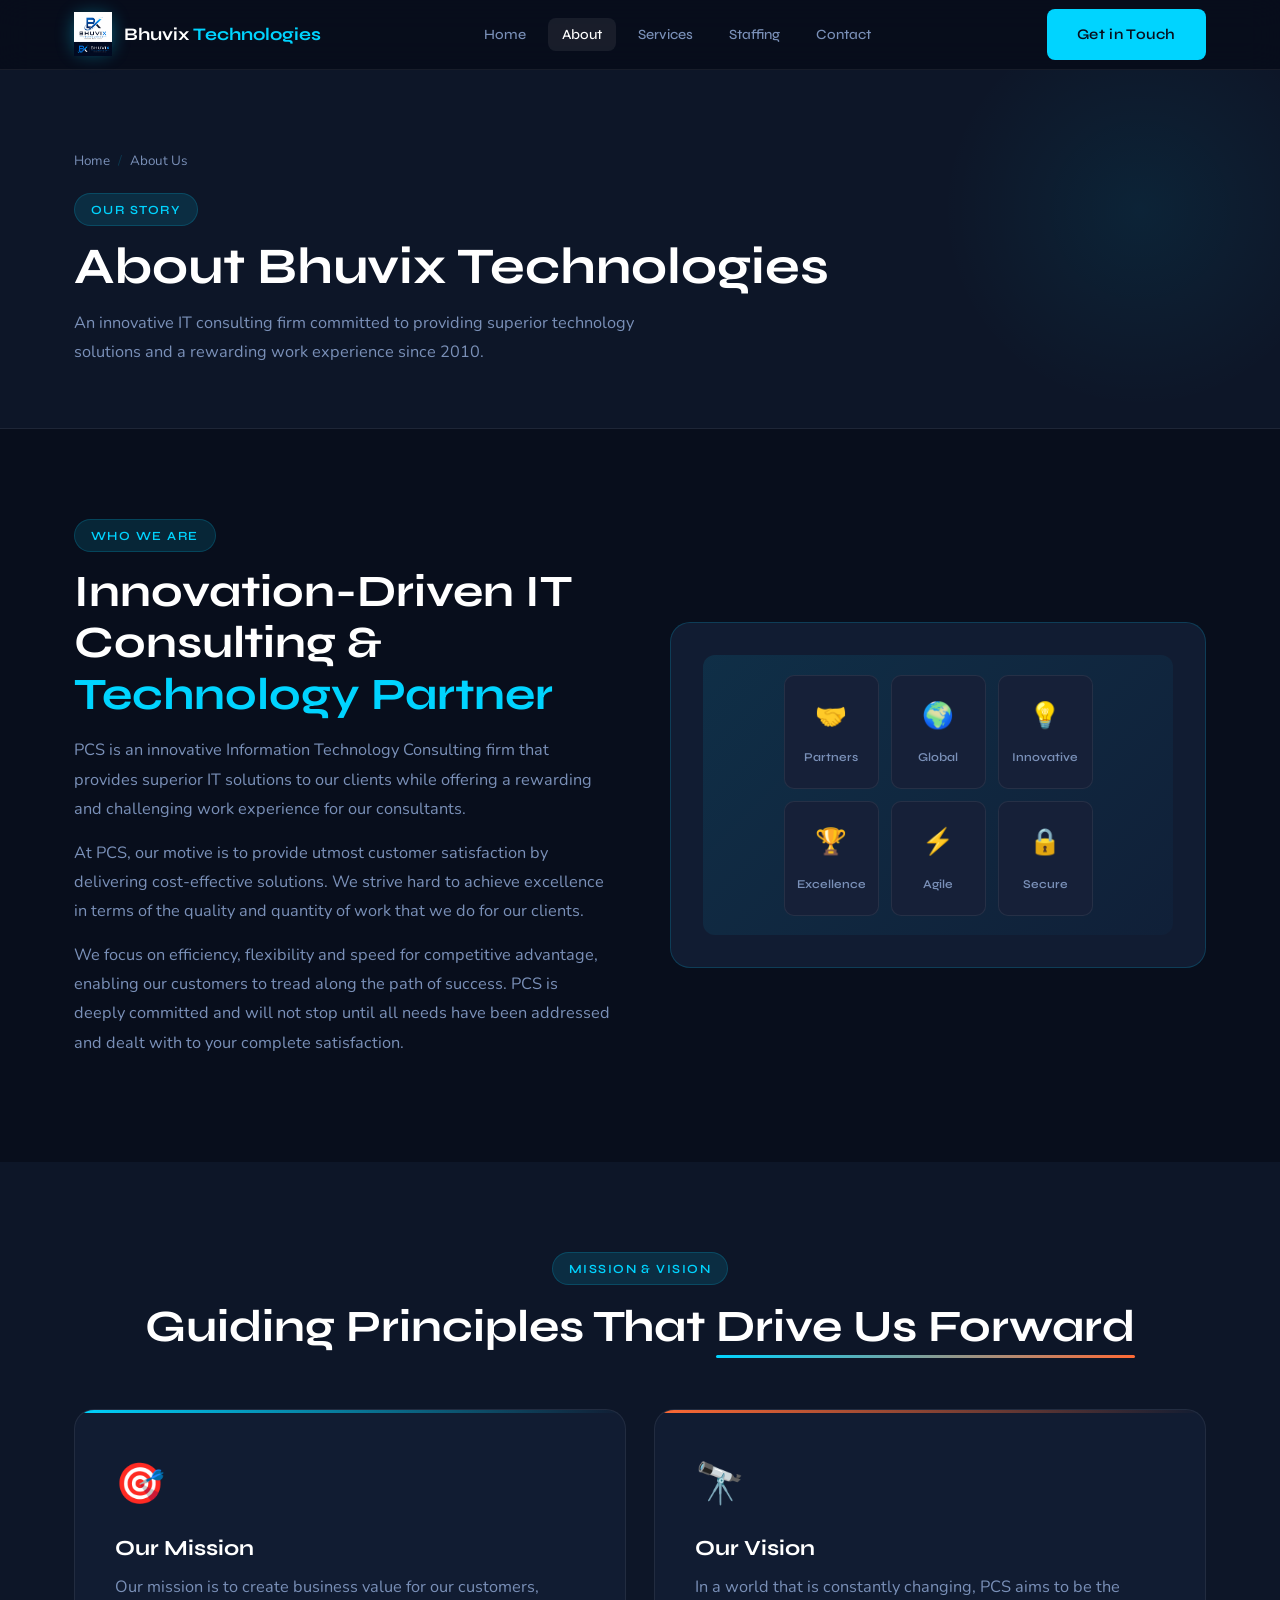
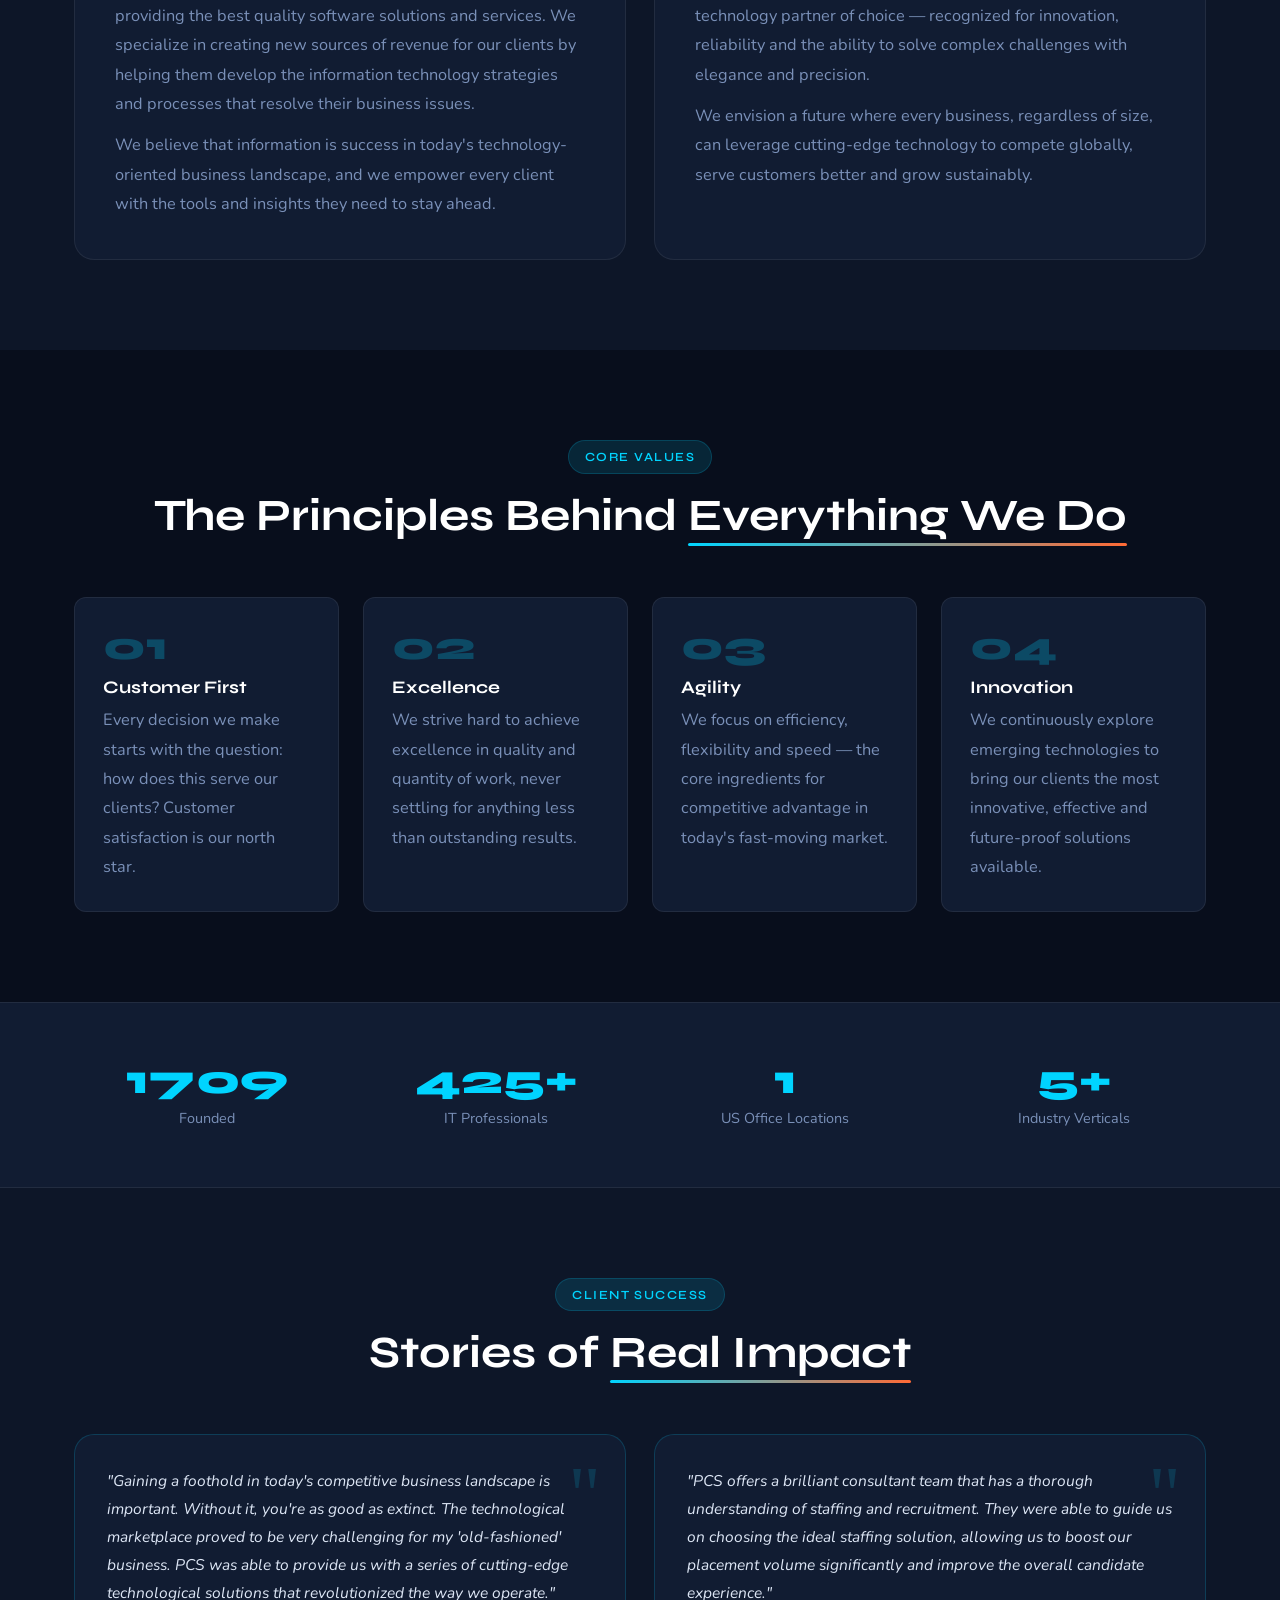
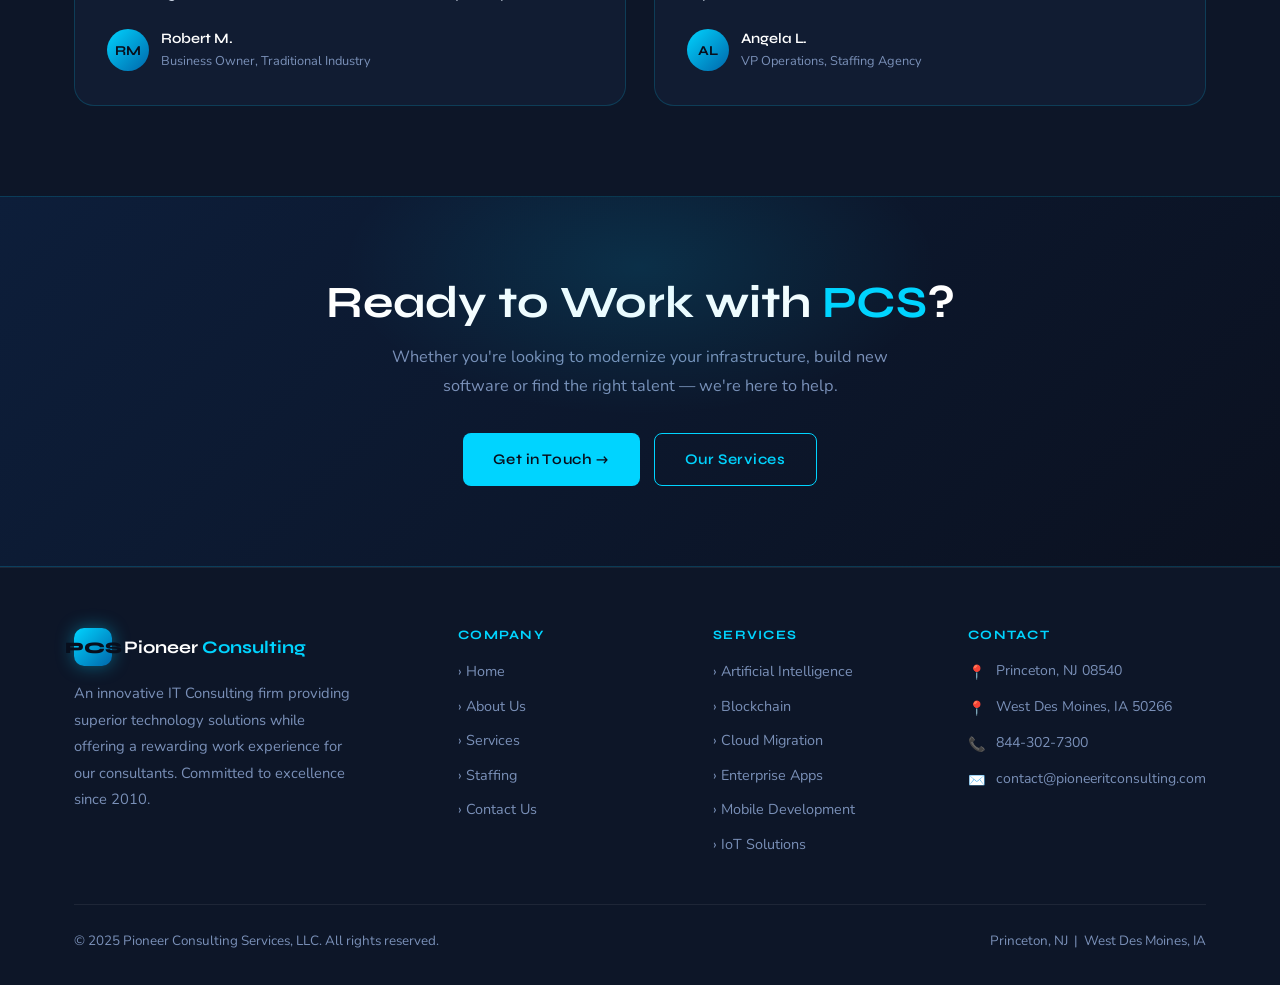
==== commit 5599e7e4: "Changed heading text on about page." ====
--- a/about.html
+++ b/about.html
@@ -41,7 +41,7 @@
       <span>About Us</span>
     </div>
     <div class="pill">Our Story</div>
-    <h1>About Pioneer Consulting Services</h1>
+    <h1>About Bhuvix Technologies</h1>
     <p>An innovative IT consulting firm committed to providing superior technology solutions and a rewarding work experience since 2010.</p>
   </div>
 </div>
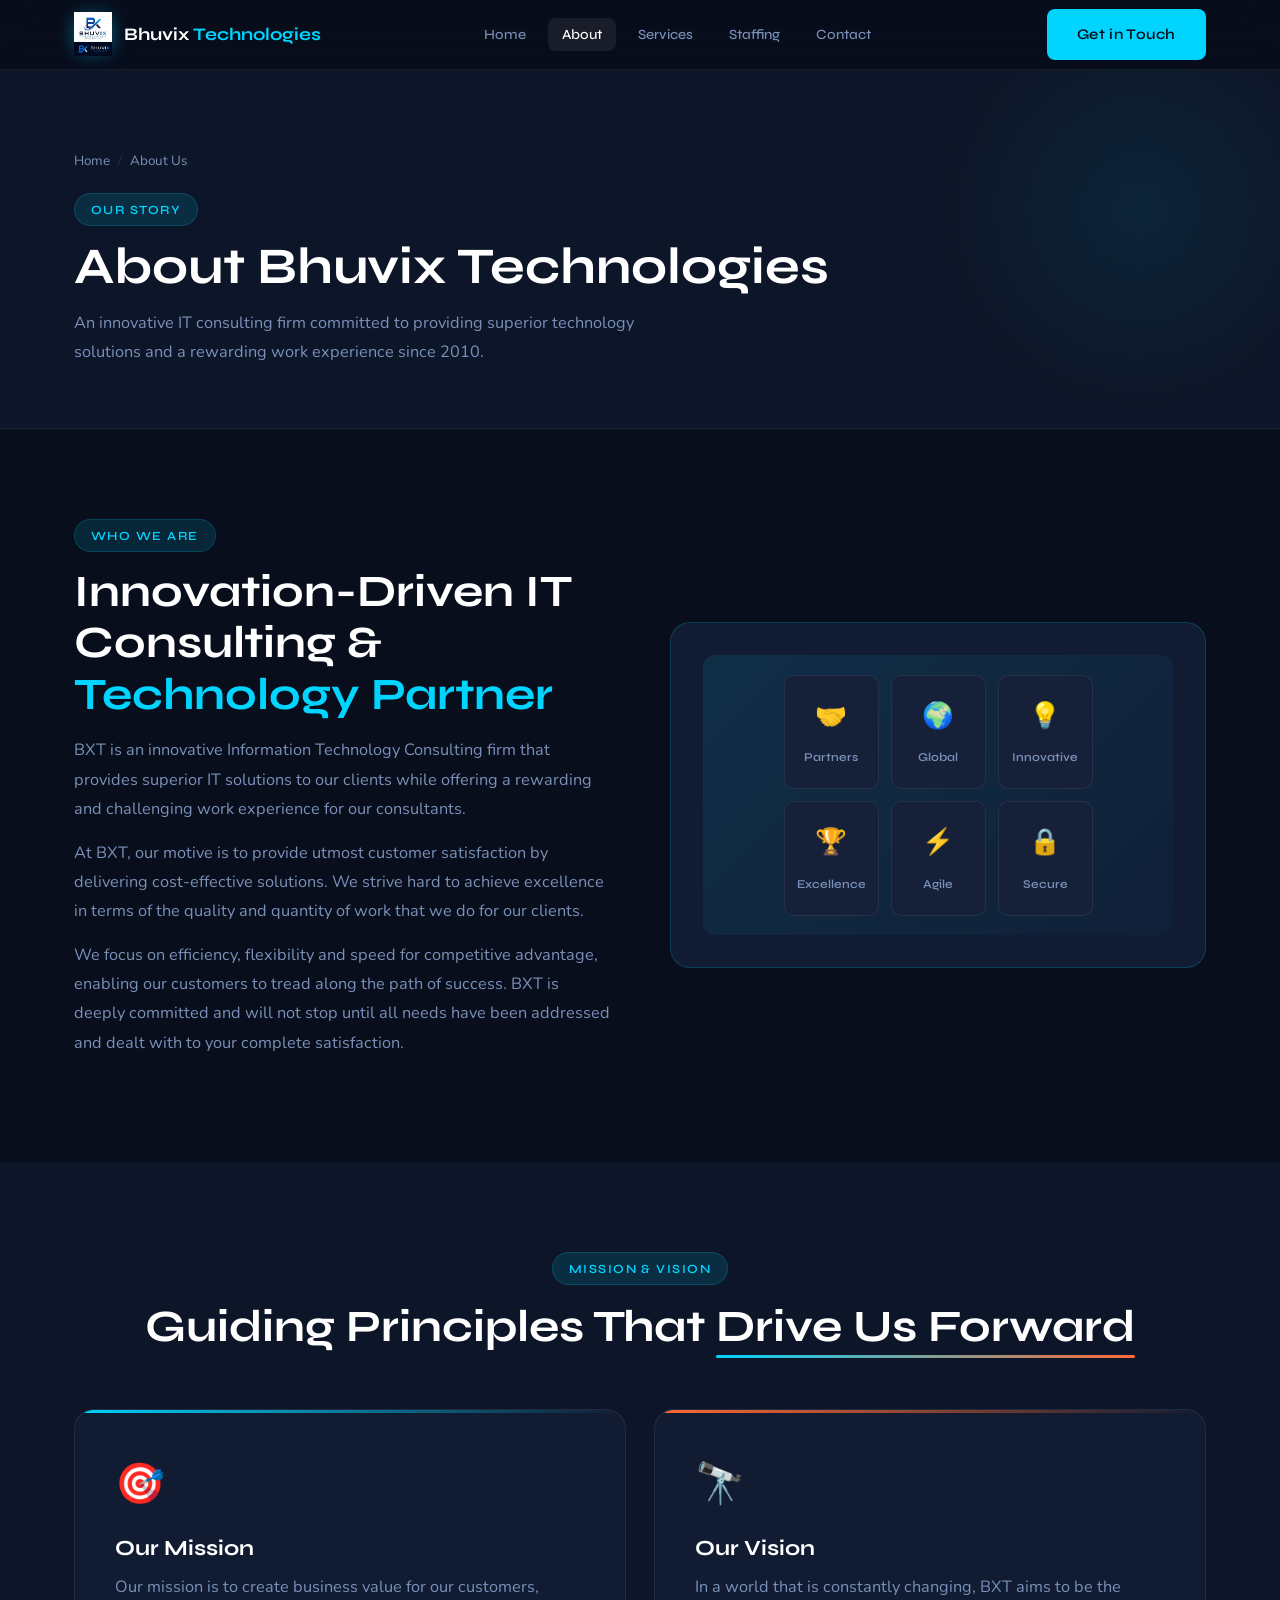
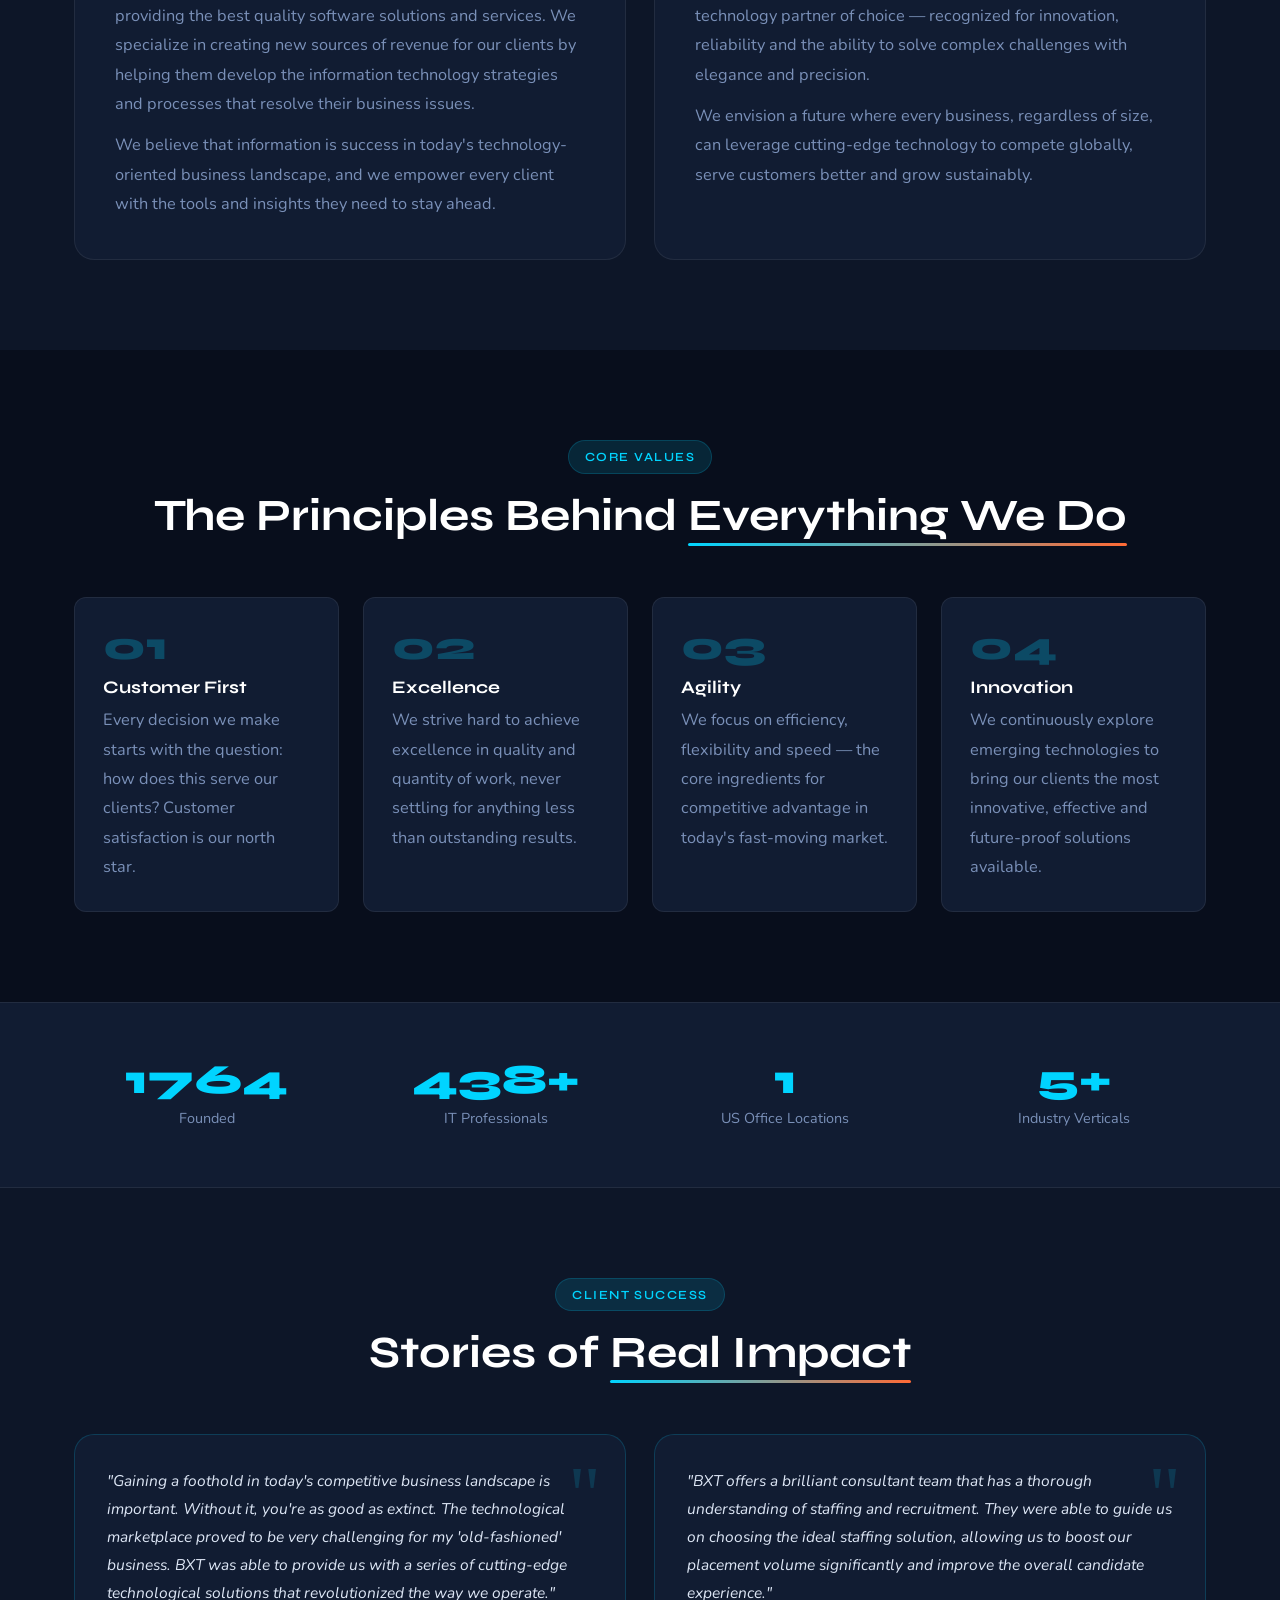
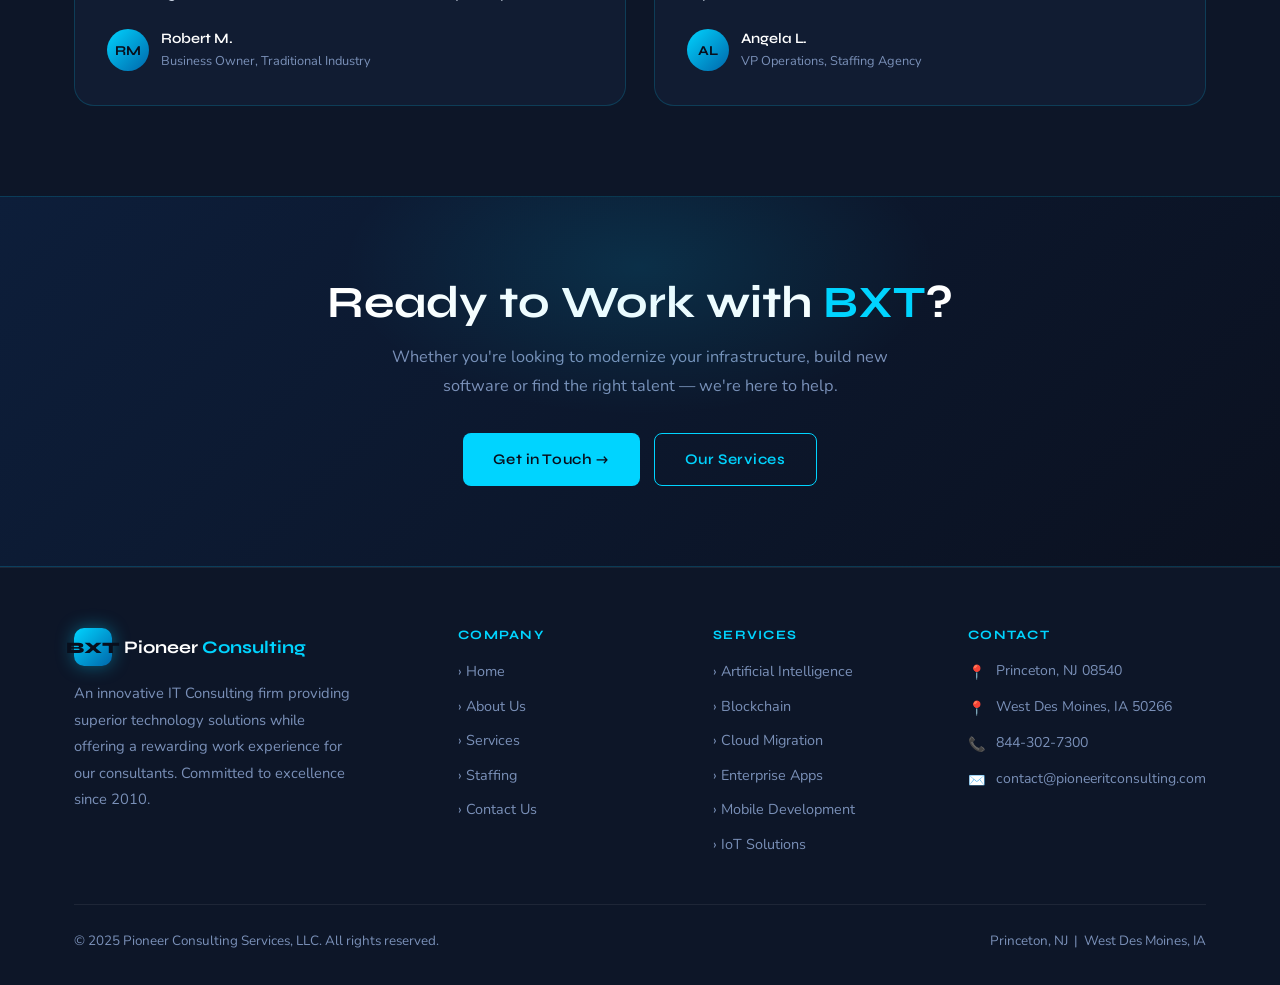
==== commit 9cbb1946: "Replaced PCS to BXT on about page." ====
--- a/about.html
+++ b/about.html
@@ -53,9 +53,9 @@
       <div class="animate">
         <div class="pill">Who We Are</div>
         <h2>Innovation-Driven IT Consulting &amp; <span style="color:var(--cyan)">Technology Partner</span></h2>
-        <p>PCS is an innovative Information Technology Consulting firm that provides superior IT solutions to our clients while offering a rewarding and challenging work experience for our consultants.</p>
-        <p>At PCS, our motive is to provide utmost customer satisfaction by delivering cost-effective solutions. We strive hard to achieve excellence in terms of the quality and quantity of work that we do for our clients.</p>
-        <p>We focus on efficiency, flexibility and speed for competitive advantage, enabling our customers to tread along the path of success. PCS is deeply committed and will not stop until all needs have been addressed and dealt with to your complete satisfaction.</p>
+        <p>BXT is an innovative Information Technology Consulting firm that provides superior IT solutions to our clients while offering a rewarding and challenging work experience for our consultants.</p>
+        <p>At BXT, our motive is to provide utmost customer satisfaction by delivering cost-effective solutions. We strive hard to achieve excellence in terms of the quality and quantity of work that we do for our clients.</p>
+        <p>We focus on efficiency, flexibility and speed for competitive advantage, enabling our customers to tread along the path of success. BXT is deeply committed and will not stop until all needs have been addressed and dealt with to your complete satisfaction.</p>
       </div>
       <div class="about-img animate delay-2">
         <div class="about-img-inner">
@@ -92,7 +92,7 @@
         <div style="position:absolute;top:0;left:0;right:0;height:3px;background:linear-gradient(90deg,var(--orange),transparent);"></div>
         <div style="font-size:2.5rem;margin-bottom:18px;">🔭</div>
         <h3 style="margin-bottom:12px;">Our Vision</h3>
-        <p>In a world that is constantly changing, PCS aims to be the technology partner of choice — recognized for innovation, reliability and the ability to solve complex challenges with elegance and precision.</p>
+        <p>In a world that is constantly changing, BXT aims to be the technology partner of choice — recognized for innovation, reliability and the ability to solve complex challenges with elegance and precision.</p>
         <p style="margin-top:12px;">We envision a future where every business, regardless of size, can leverage cutting-edge technology to compete globally, serve customers better and grow sustainably.</p>
       </div>
     </div>
@@ -162,7 +162,7 @@
     </div>
     <div class="grid-2" style="gap:28px;">
       <div class="testi-card animate delay-1" style="border-color:var(--border);">
-        <p class="testi-text">"Gaining a foothold in today's competitive business landscape is important. Without it, you're as good as extinct. The technological marketplace proved to be very challenging for my 'old-fashioned' business. PCS was able to provide us with a series of cutting-edge technological solutions that revolutionized the way we operate."</p>
+        <p class="testi-text">"Gaining a foothold in today's competitive business landscape is important. Without it, you're as good as extinct. The technological marketplace proved to be very challenging for my 'old-fashioned' business. BXT was able to provide us with a series of cutting-edge technological solutions that revolutionized the way we operate."</p>
         <div class="testi-author">
           <div class="testi-avatar">RM</div>
           <div>
@@ -172,7 +172,7 @@
         </div>
       </div>
       <div class="testi-card animate delay-2" style="border-color:var(--border);">
-        <p class="testi-text">"PCS offers a brilliant consultant team that has a thorough understanding of staffing and recruitment. They were able to guide us on choosing the ideal staffing solution, allowing us to boost our placement volume significantly and improve the overall candidate experience."</p>
+        <p class="testi-text">"BXT offers a brilliant consultant team that has a thorough understanding of staffing and recruitment. They were able to guide us on choosing the ideal staffing solution, allowing us to boost our placement volume significantly and improve the overall candidate experience."</p>
         <div class="testi-author">
           <div class="testi-avatar">AL</div>
           <div>
@@ -188,7 +188,7 @@
 <!-- ══ CTA ══ -->
 <div class="cta-banner">
   <div class="container">
-    <h2>Ready to Work with <span style="color:var(--cyan)">PCS</span>?</h2>
+    <h2>Ready to Work with <span style="color:var(--cyan)">BXT</span>?</h2>
     <p>Whether you're looking to modernize your infrastructure, build new software or find the right talent — we're here to help.</p>
     <div class="cta-btns">
       <a href="contact.html" class="btn btn-primary">Get in Touch &rarr;</a>
@@ -203,7 +203,7 @@
     <div class="footer-grid">
       <div class="footer-brand">
         <a href="index.html" class="nav-logo" style="display:inline-flex;">
-          <div class="nav-logo-icon">PCS</div>
+          <div class="nav-logo-icon">BXT</div>
           <div class="nav-logo-text">Pioneer <span>Consulting</span></div>
         </a>
         <p>An innovative IT Consulting firm providing superior technology solutions while offering a rewarding work experience for our consultants. Committed to excellence since 2010.</p>
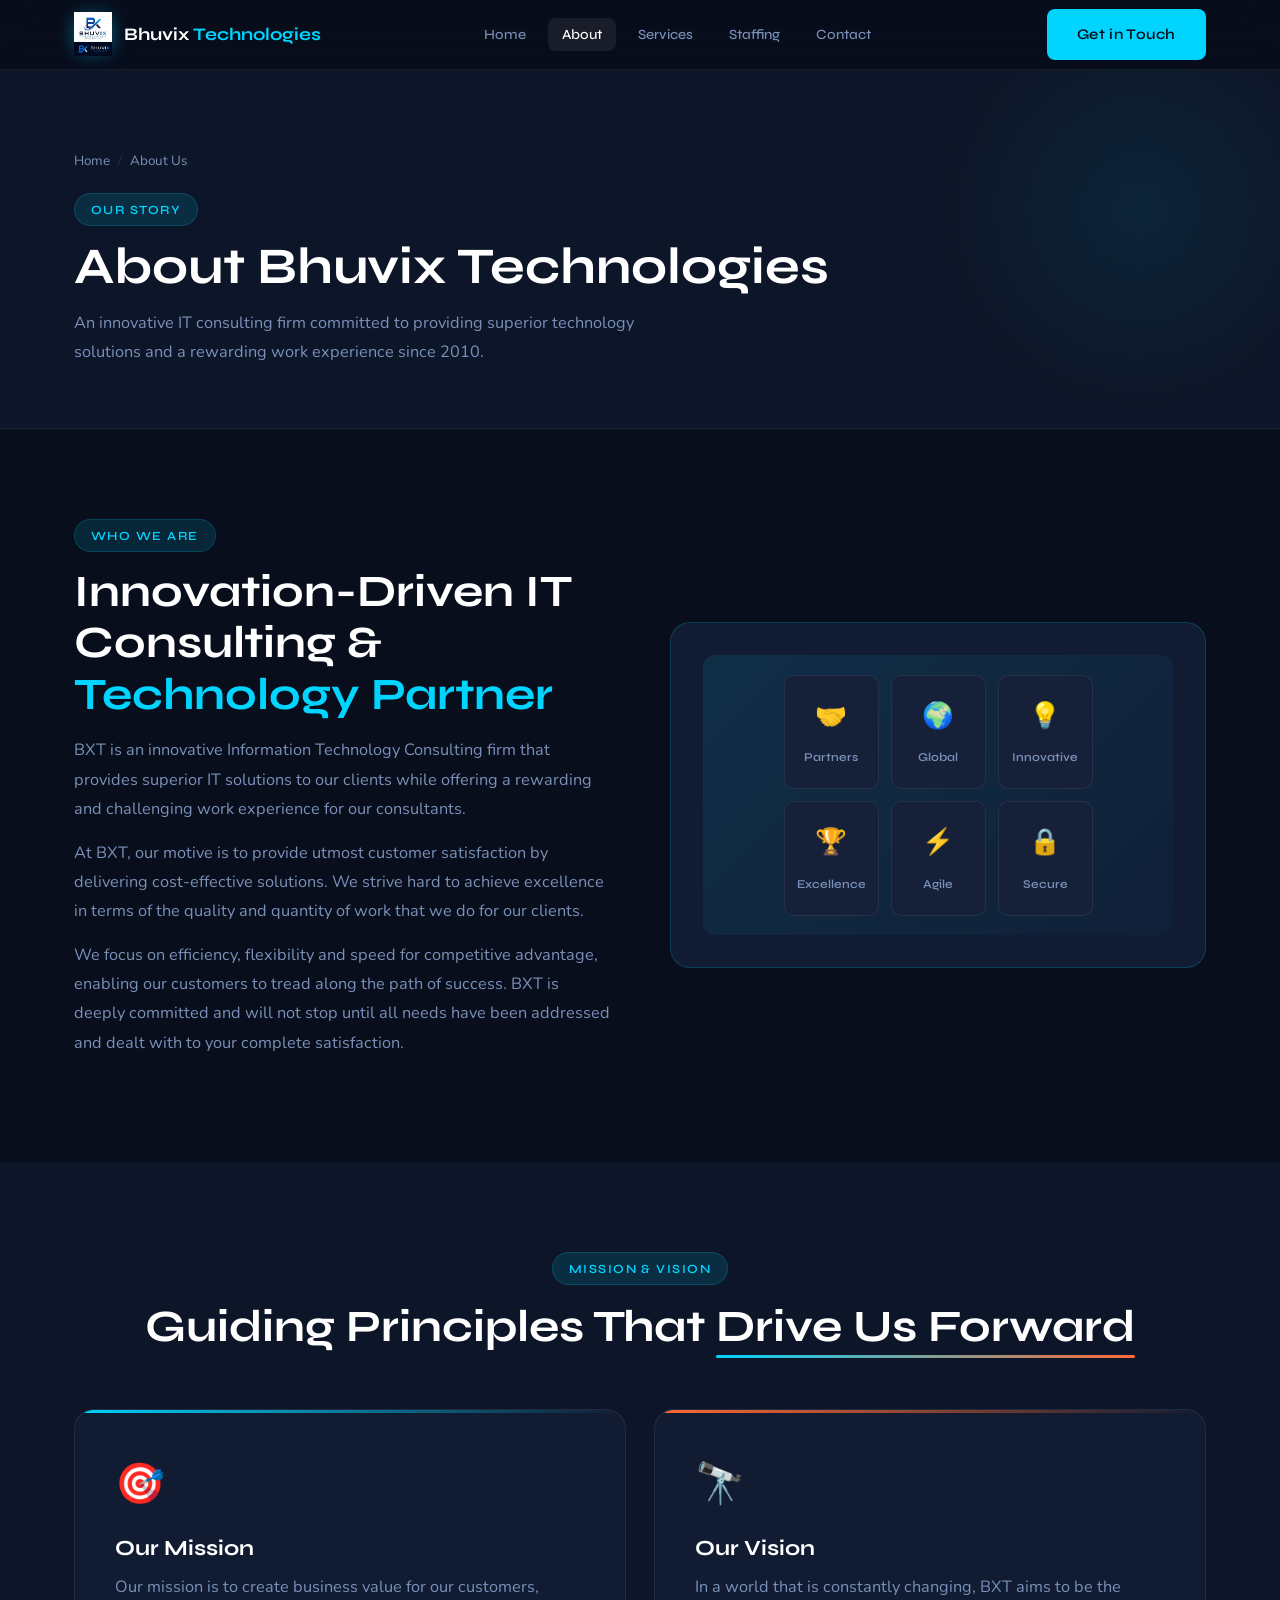
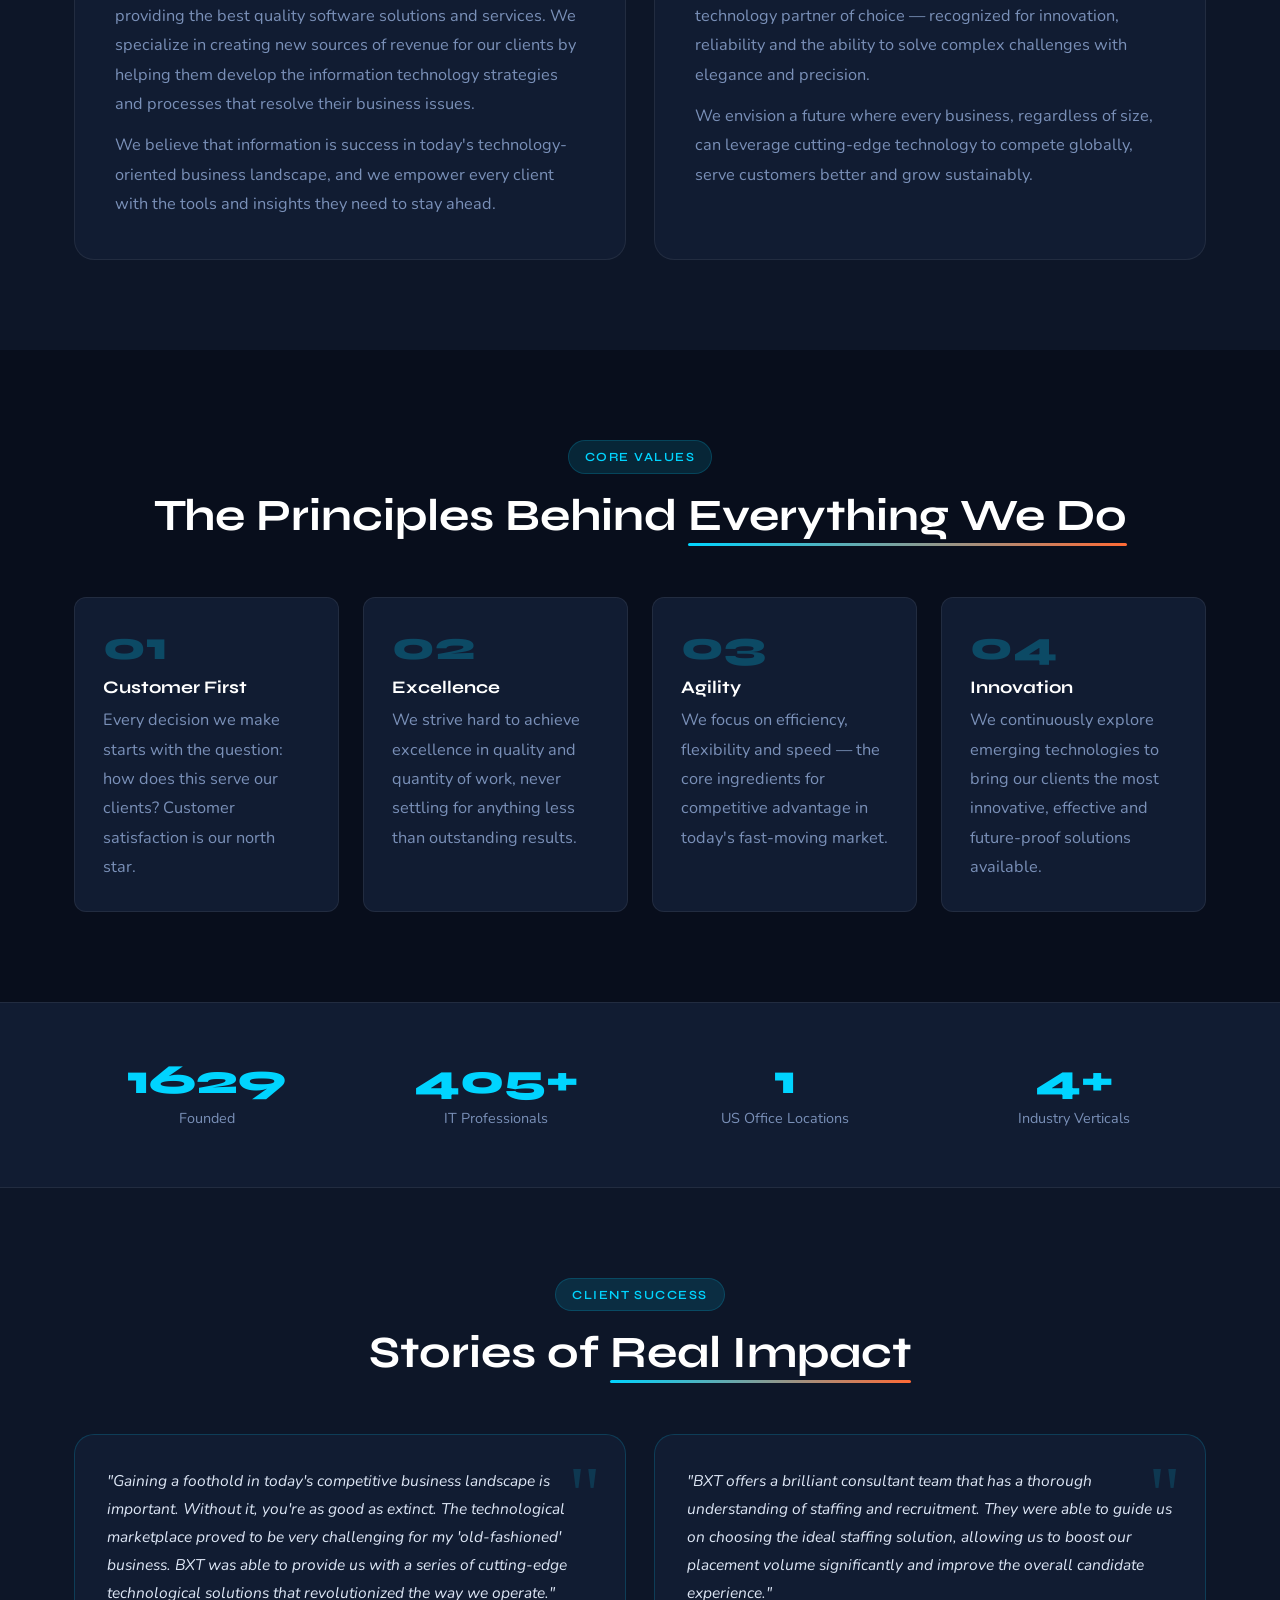
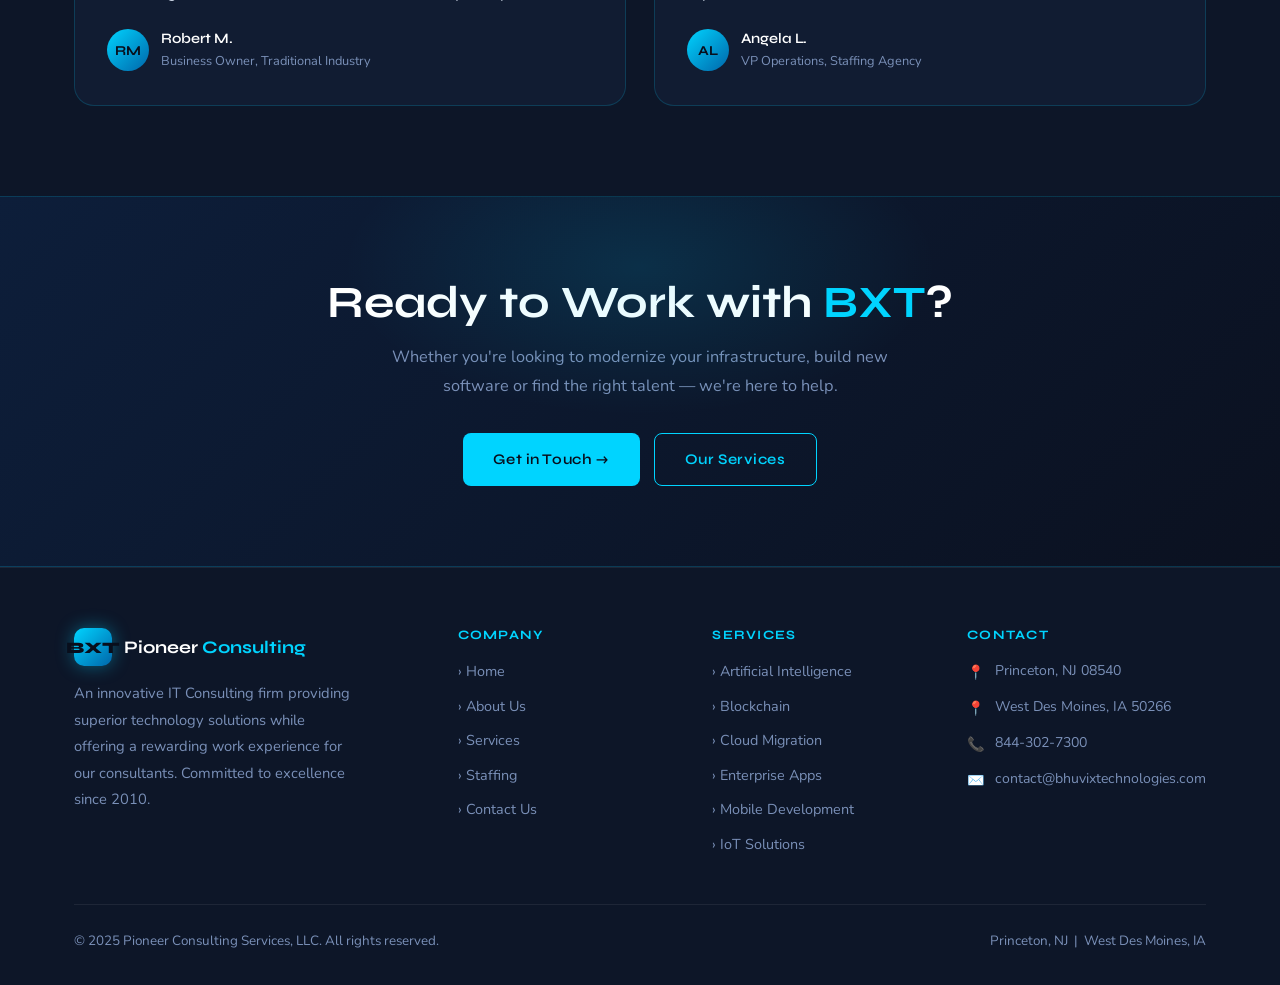
==== commit 062028f1: "replaced email in whole website." ====
--- a/about.html
+++ b/about.html
@@ -235,7 +235,7 @@
           <li><span class="icon">📍</span> Princeton, NJ 08540</li>
           <li><span class="icon">📍</span> West Des Moines, IA 50266</li>
           <li><span class="icon">📞</span> 844-302-7300</li>
-          <li><span class="icon">✉️</span> contact@pioneeritconsulting.com</li>
+          <li><span class="icon">✉️</span> contact@bhuvixtechnologies.com</li>
         </ul>
       </div>
     </div>
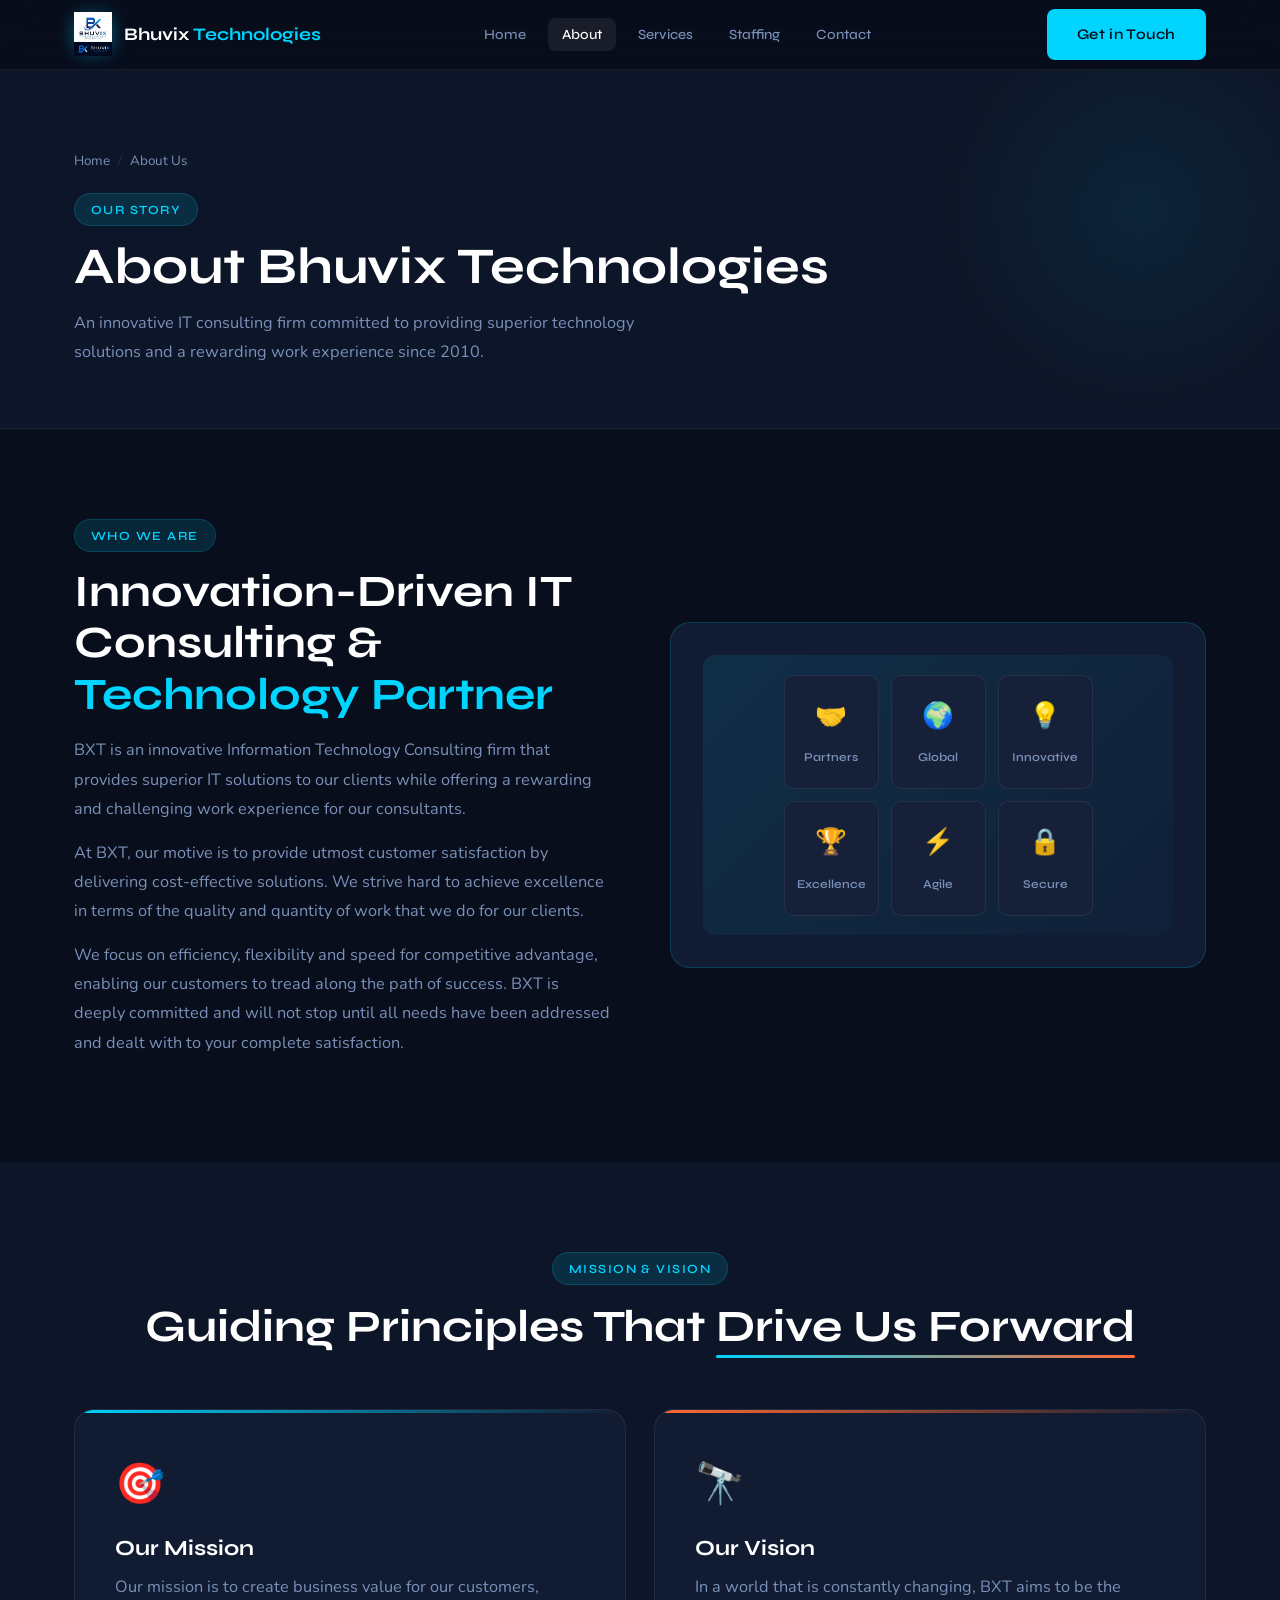
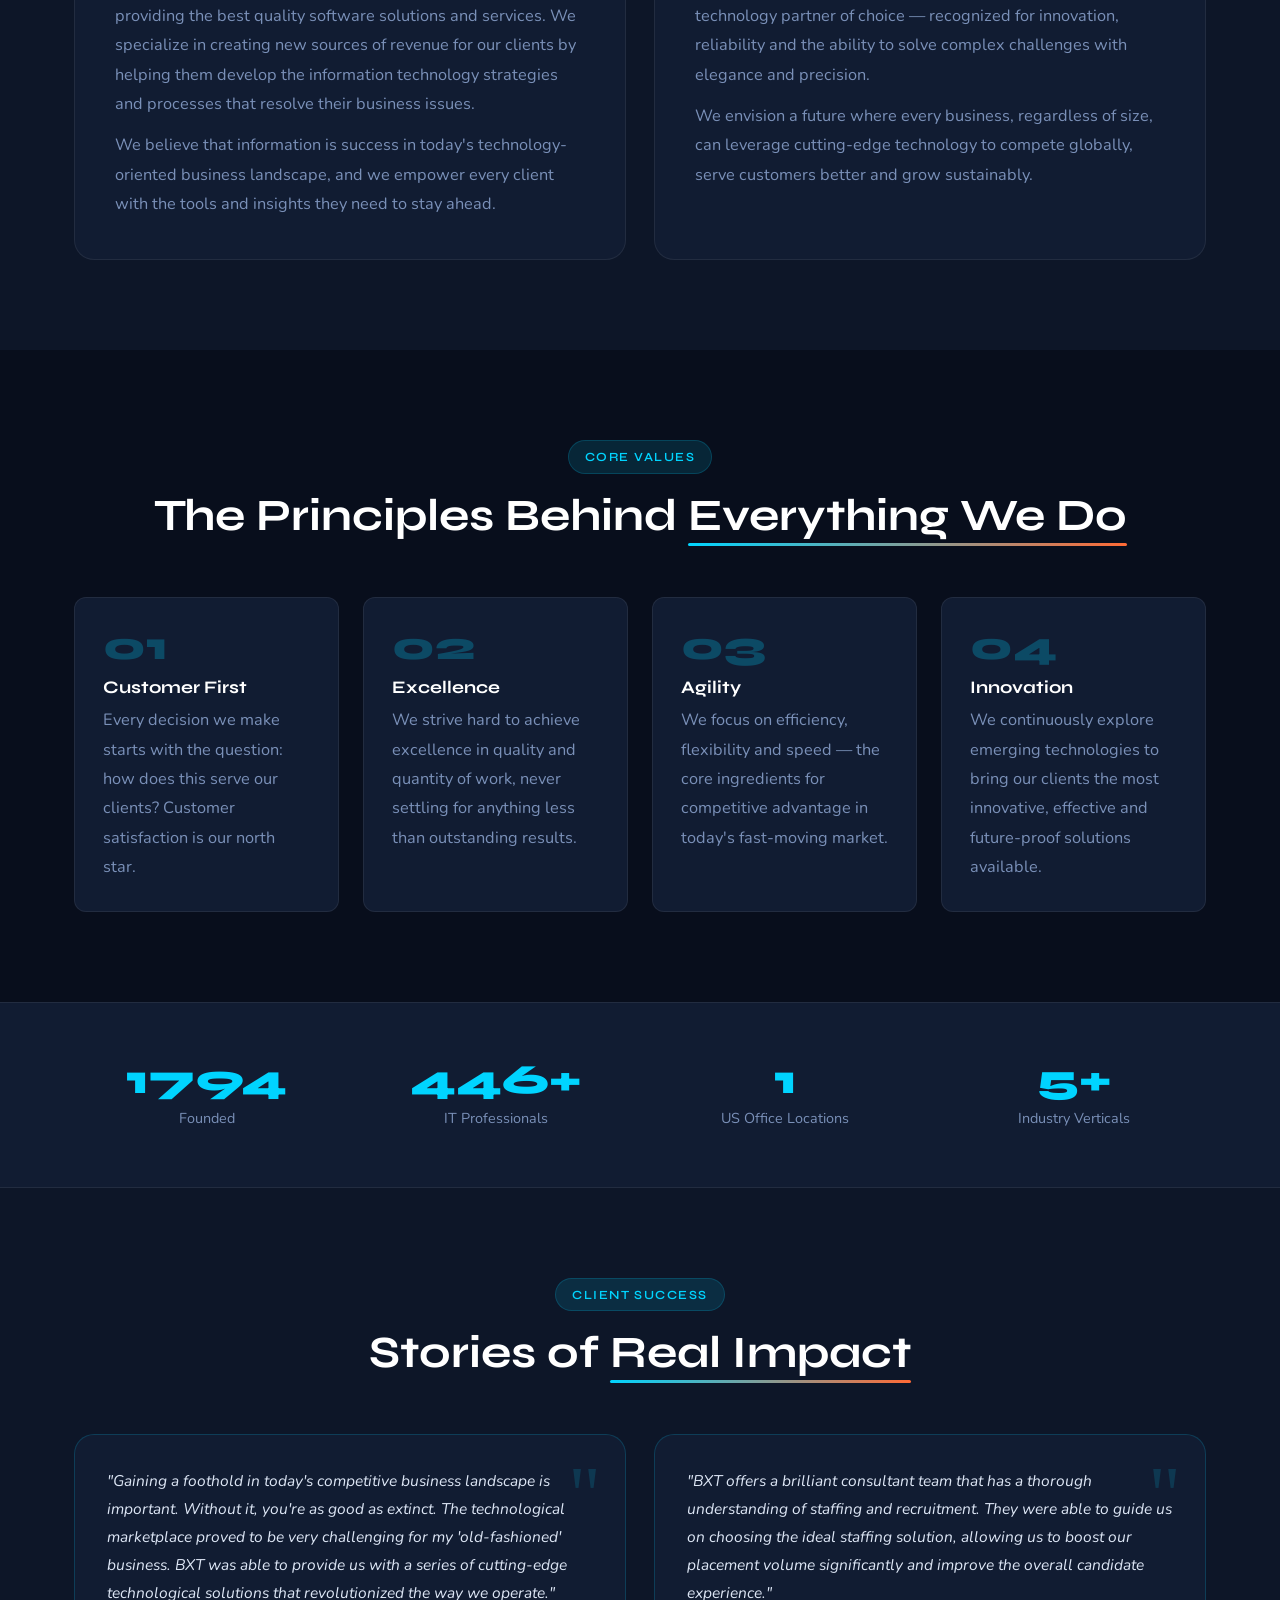
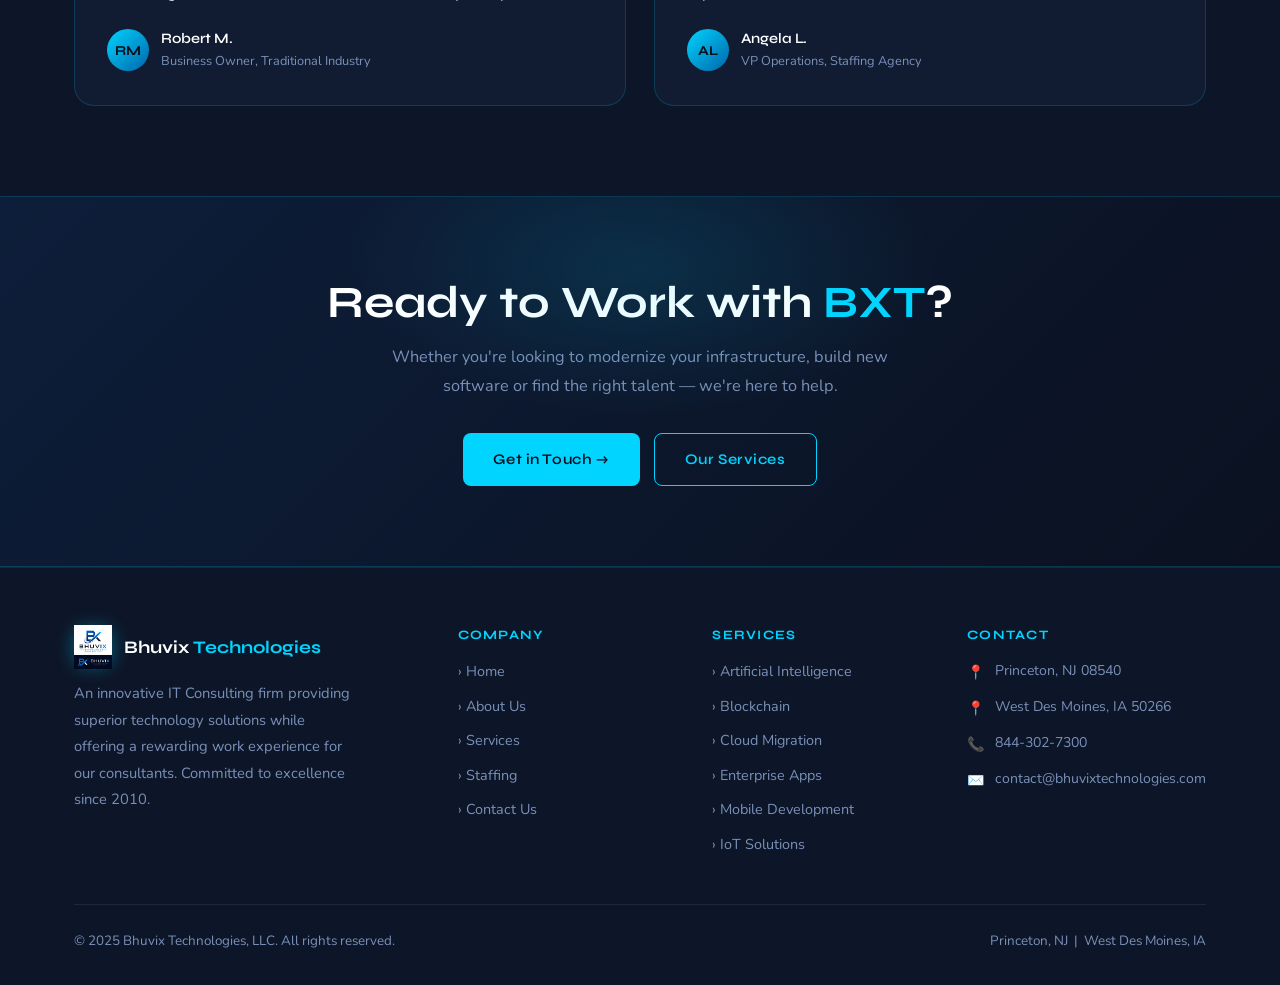
==== commit f3274a21: "Removed Pioneer completely and added Bhuix Technologies." ====
--- a/about.html
+++ b/about.html
@@ -3,7 +3,7 @@
 <head>
   <meta charset="UTF-8" />
   <meta name="viewport" content="width=device-width, initial-scale=1.0" />
-  <title>About Us – Pioneer Consulting Services</title>
+  <title>About Us – Bhuvix Technologies</title>
   <link rel="stylesheet" href="style.css" />
 </head>
 <body>
@@ -12,7 +12,7 @@
 <nav class="navbar">
     <div class="container">
         <a href="index.html" class="nav-logo">
-            <div class="nav-logo-icon"><img src="logo.jpeg" alt="Pioneer Consulting Services" style="height:44px; width:auto; display:block;" /></div>
+            <div class="nav-logo-icon"><img src="logo.jpeg" alt="Bhuvix Technologies" style="height:44px; width:auto; display:block;" /></div>
             <div class="nav-logo-text">Bhuvix <span>Technologies</span></div>
         </a>
         <ul class="nav-links" id="navLinks">
@@ -201,13 +201,13 @@
 <footer>
   <div class="container">
     <div class="footer-grid">
-      <div class="footer-brand">
-        <a href="index.html" class="nav-logo" style="display:inline-flex;">
-          <div class="nav-logo-icon">BXT</div>
-          <div class="nav-logo-text">Pioneer <span>Consulting</span></div>
-        </a>
-        <p>An innovative IT Consulting firm providing superior technology solutions while offering a rewarding work experience for our consultants. Committed to excellence since 2010.</p>
-      </div>
+        <div class="footer-brand">
+            <a href="index.html" class="nav-logo">
+                <div class="nav-logo-icon"><img src="logo.jpeg" alt="Bhuvix Technologies" style="height:44px; width:auto; display:block;" /></div>
+                <div class="nav-logo-text">Bhuvix <span>Technologies</span></div>
+            </a>
+            <p>An innovative IT Consulting firm providing superior technology solutions while offering a rewarding work experience for our consultants. Committed to excellence since 2010.</p>
+        </div>
       <div class="footer-col">
         <h5>Company</h5>
         <ul>
@@ -240,7 +240,7 @@
       </div>
     </div>
     <div class="footer-bottom">
-      <p style="color:var(--muted);">&copy; 2025 Pioneer Consulting Services, LLC. All rights reserved.</p>
+      <p style="color:var(--muted);">&copy; 2025 Bhuvix Technologies, LLC. All rights reserved.</p>
       <p style="color:var(--muted);">Princeton, NJ &nbsp;|&nbsp; West Des Moines, IA</p>
     </div>
   </div>
--- a/style.css
+++ b/style.css
@@ -1,5 +1,5 @@
 /* ================================================
-   PIONEER CONSULTING SERVICES – Main Stylesheet
+   BHUVIX TECHNOLOGIES – Main Stylesheet
    Design: Deep-space precision tech
    ================================================ */
 
